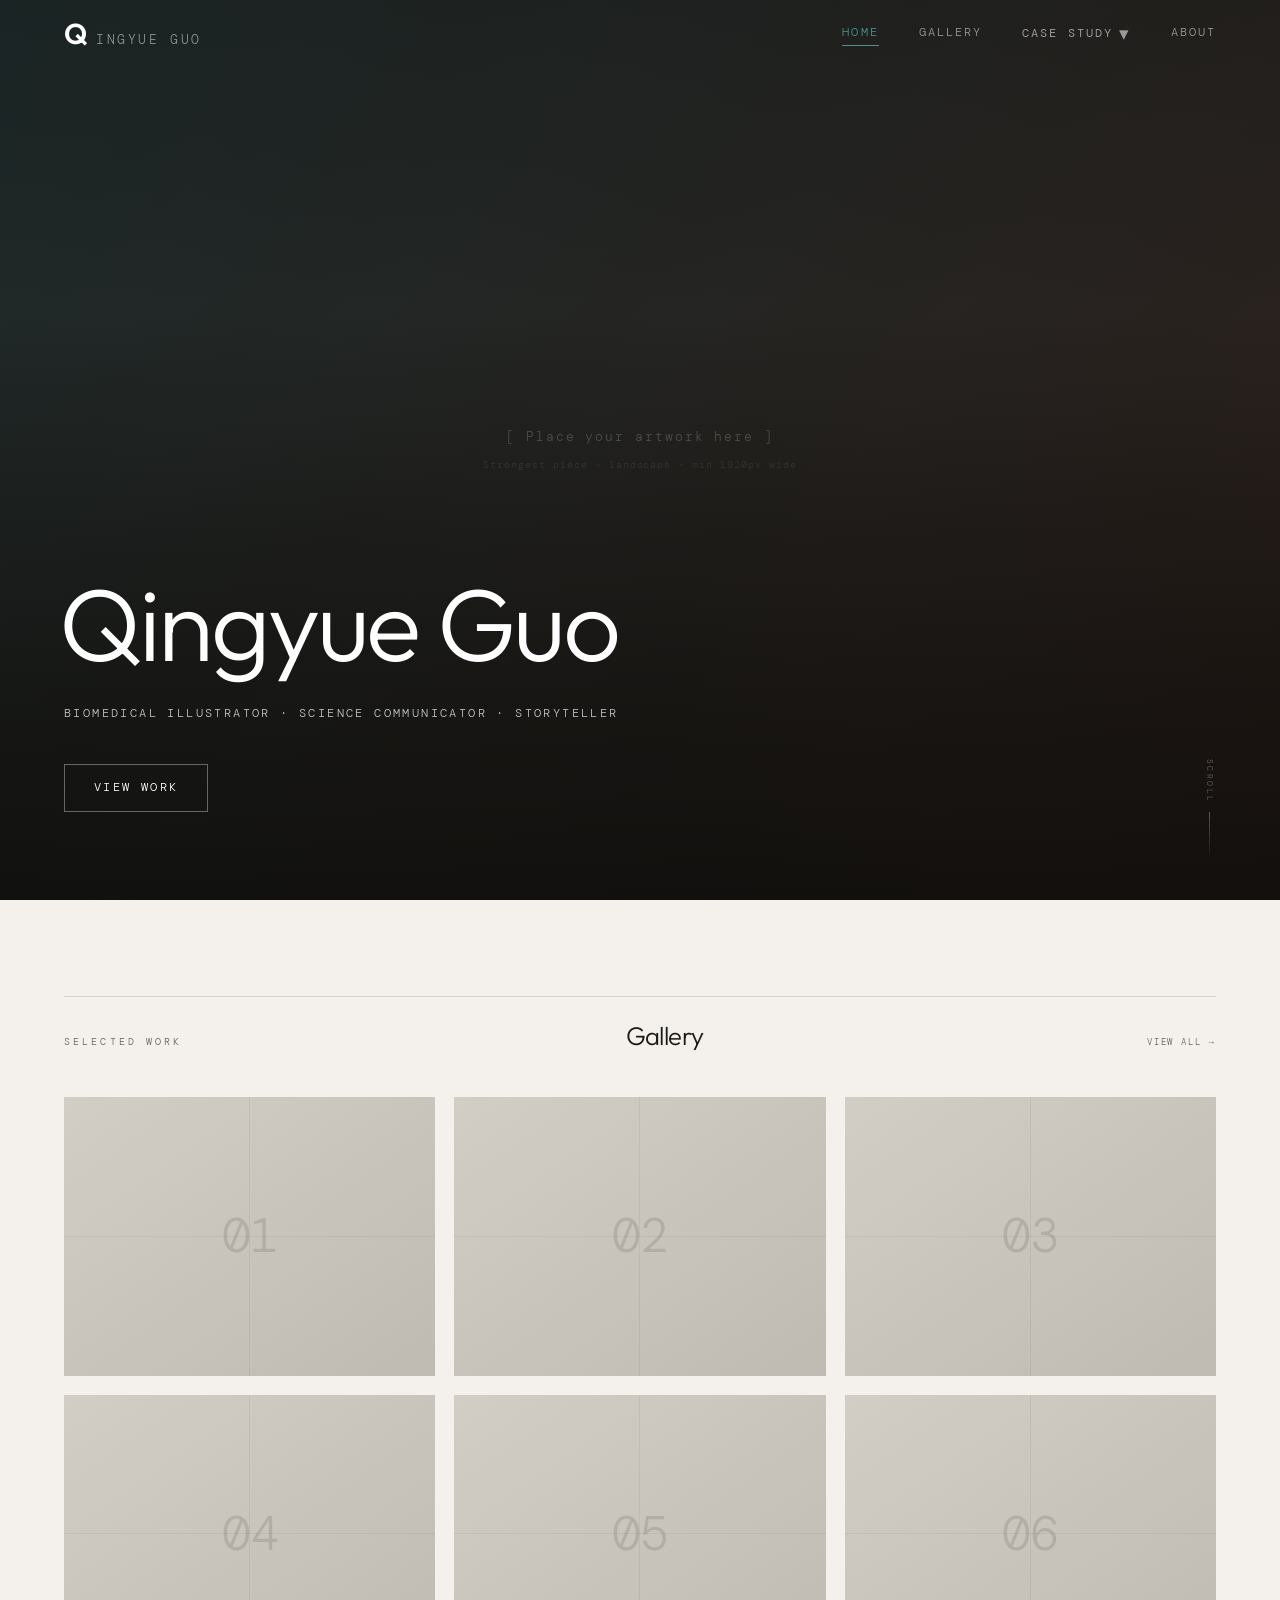
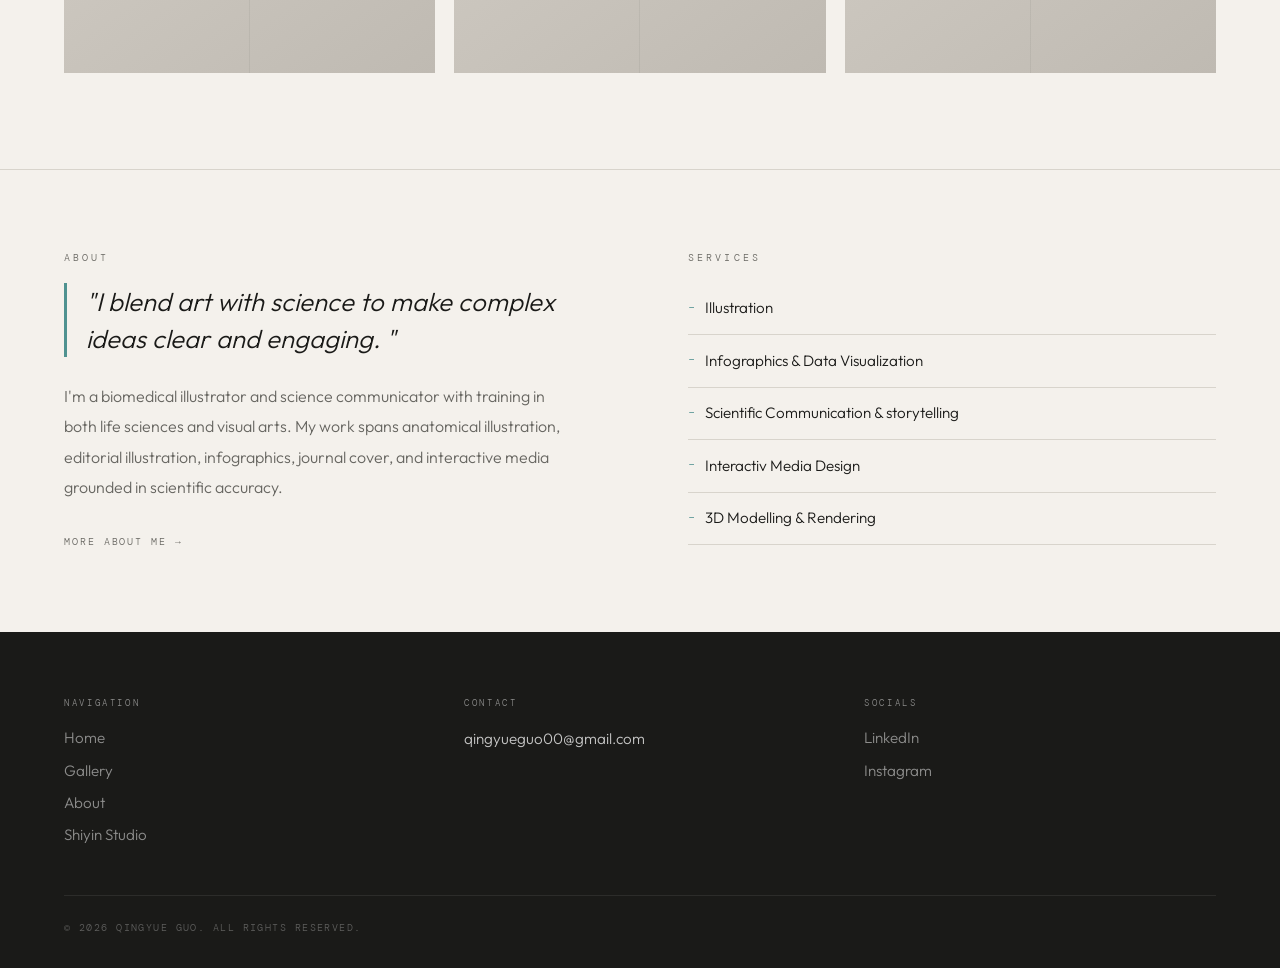
==== index.html @ 1dd17741 "Initial push website frame" ====
<!DOCTYPE html>
<html lang="en">

<head>
  <meta charset="UTF-8" />
  <meta name="viewport" content="width=device-width, initial-scale=1.0" />
  <title>Qingyue</title>
  <link rel="preconnect" href="https://fonts.googleapis.com">
  <link rel="preconnect" href="https://fonts.gstatic.com" crossorigin>
  <link
    href="https://fonts.googleapis.com/css2?family=Outfit:wght@200;300;400;500;600&family=DM+Mono:wght@300;400&display=swap"
    rel="stylesheet">
  <link rel="stylesheet" href="style.css">
</head>

<body>

  <!-- ══ HEADER ══ -->
  <header id="site-header">
    <div class="nav-logo">
      <a href="index.html">Q</a>
      <span class="nav-name">ingyue Guo</span>
    </div>
    <nav class="nav-links">
      <a href="index.html" class="nav-item active">Home</a>
      <a href="pages/gallery.html" class="nav-item">Gallery</a>
      <div class="nav-dropdown">
        <button class="nav-item dropdown-trigger" aria-expanded="false">
          Case Study <span class="dropdown-arrow">▾</span>
        </button>
        <div class="dropdown-menu">
          <a href="process.html" class="dropdown-item">Comic</a>
          <a href="pages/gallery.html" class="dropdown-item">Infographic</a>
          <a href="process.html" class="dropdown-item">Portrait</a>
          <a href="process.html" class="dropdown-item">Journal Cover</a>
        </div>
      </div>
      <a href="pages/about.html" class="nav-item">About</a>
    </nav>
    <button class="nav-toggle" aria-label="Toggle menu">
      <span></span><span></span>
    </button>
  </header>

  <!-- ══ HERO ══ -->
  <section class="hero">
    <div class="hero-image-container">
      <!--
        TO ADD YOUR IMAGE: Replace the div below with:
        <img src="images/your-artwork.jpg" alt="description">
      -->
      <div class="hero-image-placeholder">
        <p class="placeholder-hint">[ Place your artwork here ]</p>
        <p class="placeholder-sub">Strongest piece · landscape · min 1920px wide</p>
      </div>
      <div class="hero-overlay"></div>
    </div>
    <div class="hero-content">
      <h1 class="hero-title">Qingyue Guo</h1>
      <p class="hero-sub">Biomedical Illustrator · Science Communicator · Storyteller</p>
      <a href="pages/gallery.html" class="hero-cta">View Work</a>
    </div>
    <div class="hero-scroll-hint">
      <span>Scroll</span>
      <div class="scroll-line"></div>
    </div>
  </section>

  <!-- ══ GALLERY PREVIEW ══ -->
  <section class="section-gallery" id="gallery">
    <div class="section-header reveal">
      <div class="section-label">Selected Work</div>
      <h2 class="section-title">Gallery</h2>
      <a href="pages/gallery.html" class="section-link">View all →</a>
    </div>

    <div class="gallery-grid">

      <article class="gallery-card reveal">
        <div class="card-image">
          <div class="card-placeholder" data-n="01"></div>
          <!-- Replace with: <img src="images/hepatic-veins.jpg" alt="Drainage of Blood from Hepatic Veins"> -->
        </div>
        <div class="card-overlay">
          <span class="card-type">Illustration</span>
          <h3 class="card-title">Drainage of Blood from Hepatic Veins</h3>
          <a href="process-hepatic.html" class="card-link">View case study →</a>
        </div>
      </article>

      <article class="gallery-card reveal">
        <div class="card-image">
          <div class="card-placeholder" data-n="02"></div>
          <!-- <img src="images/bloodstain.jpg" alt="Bloodstain Pattern Analysis"> -->
        </div>
        <div class="card-overlay">
          <span class="card-type">Infographic</span>
          <h3 class="card-title">Bloodstain Pattern Analysis</h3>
          <a href="process-blood.html" class="card-link">View case study →</a>
        </div>
      </article>

      <article class="gallery-card reveal">
        <div class="card-image">
          <div class="card-placeholder" data-n="03"></div>
          <!-- <img src="images/synthesis.jpg" alt="Accelerated Synthesis"> -->
        </div>
        <div class="card-overlay">
          <span class="card-type">3D Modelling</span>
          <h3 class="card-title">Accelerated Synthesis</h3>
          <a href="process-synthesis.html" class="card-link">View case study →</a>
        </div>
      </article>

      <article class="gallery-card reveal">
        <div class="card-image">
          <div class="card-placeholder" data-n="04"></div>
          <!-- <img src="images/facial-muscles.jpg" alt="Muscles of Facial Expression"> -->
        </div>
        <div class="card-overlay">
          <span class="card-type">Illustration</span>
          <h3 class="card-title">Muscles of Facial Expression</h3>
          <a href="pages/gallery.html" class="card-link">View work →</a>
        </div>
      </article>

      <article class="gallery-card reveal">
        <div class="card-image">
          <div class="card-placeholder" data-n="05"></div>
          <!-- <img src="images/measles.jpg" alt="Tracking Measles"> -->
        </div>
        <div class="card-overlay">
          <span class="card-type">Data Visualization</span>
          <h3 class="card-title">Tracking Measles</h3>
          <a href="pages/gallery.html" class="card-link">View work →</a>
        </div>
      </article>

      <article class="gallery-card reveal">
        <div class="card-image">
          <div class="card-placeholder" data-n="06"></div>
          <!-- <img src="images/skull.jpg" alt="Lateral View of Human Skull"> -->
        </div>
        <div class="card-overlay">
          <span class="card-type">Illustration</span>
          <h3 class="card-title">Lateral View of Human Skull</h3>
          <a href="pages/gallery.html" class="card-link">View work →</a>
        </div>
      </article>

    </div>
  </section>

  <!-- ══ ABOUT STRIP ══ -->
  <section class="section-about">
    <div class="about-inner reveal">
      <div class="about-text">
        <div class="section-label">About</div>
        <p class="about-quote">"I blend art with science to make complex ideas clear and engaging. "</p>
        <p class="about-body">
          I'm a biomedical illustrator and science communicator with training in both life sciences and visual arts. My
          work spans anatomical illustration, editorial illustration, infographics, journal cover, and
          interactive media grounded in scientific accuracy.
        </p>
        <a href="about.html" class="text-link">More about me →</a>
      </div>
      <div class="about-services">
        <div class="section-label">Services</div>
        <ul class="services-list">
          <li>Illustration</li>
          <li>Infographics &amp; Data Visualization</li>
          <li>Scientific Communication &amp; storytelling</li>
          <li>Interactiv Media Design</li>
          <li>3D Modelling &amp; Rendering</li>
        </ul>
      </div>
    </div>
  </section>

  <!-- ══ FOOTER ══ -->
  <footer class="site-footer">
    <div class="footer-inner">
      <div class="footer-col">
        <div class="footer-label">Navigation</div>
        <nav class="footer-nav">
          <a href="index.html">Home</a>
          <a href="pages/gallery.html">Gallery</a>
          <a href="pages/about.html">About</a>
          <a href="about.html">Shiyin Studio</a>
        </nav>
      </div>
      <div class="footer-col">
        <div class="footer-label">Contact</div>
        <a href="mailto:qingyueguo00@gmail.com" class="footer-email">qingyueguo00@gmail.com</a>
      </div>
      <div class="footer-col">
        <div class="footer-label">Socials</div>
        <div class="footer-socials">
          <a href="https:www.linkedin.com/in/qingyue-guo" target="_blank">LinkedIn</a>
          <a href="https://www.instagram.com/qiy_o_0/" target="_blank">Instagram</a>
        </div>
      </div>
    </div>
    <div class="footer-bottom">
      <span>© 2026 Qingyue Guo. All Rights Reserved.</span>
    </div>
  </footer>

  <script src="script.js"></script>
</body>

</html>
---- style.css ----
/* ═══════════════════════════════════════════
   QINGYUE GUO — PORTFOLIO
   Font:   Outfit (sans-serif) + DM Mono
   Accent: #4f9290 (teal)
═══════════════════════════════════════════ */

/* ── RESET ── */
*,
*::before,
*::after {
  margin: 0;
  padding: 0;
  box-sizing: border-box;
}

:root {
  --paper: #F4F1EC;
  --ink: #1A1A18;
  --ink-mid: #666560;
  --ink-faint: #D8D4CC;
  --accent: #4f9290;
  --accent-dim: rgba(79, 146, 144, 0.15);

  --font-body: 'Outfit', system-ui, sans-serif;
  --font-mono: 'DM Mono', 'Courier New', monospace;

  --header-h: 68px;
  --ease: cubic-bezier(0.25, 0.46, 0.45, 0.94);
}

html {
  scroll-behavior: smooth;
}

body {
  background: var(--paper);
  color: var(--ink);
  font-family: var(--font-body);
  font-weight: 300;
  line-height: 1.6;
  overflow-x: hidden;
}

a {
  color: inherit;
  text-decoration: none;
}

img {
  display: block;
  width: 100%;
  height: 100%;
  object-fit: cover;
}

/* ──────────────────────────────────────────
   HEADER / NAV
────────────────────────────────────────── */
#site-header {
  position: fixed;
  top: 0;
  left: 0;
  right: 0;
  z-index: 100;
  height: var(--header-h);
  display: flex;
  align-items: center;
  justify-content: space-between;
  padding: 0 4rem;
  transition: background 0.45s var(--ease), backdrop-filter 0.45s var(--ease), border-color 0.45s;
  border-bottom: 1px solid transparent;
}

#site-header.scrolled {
  background: rgba(244, 241, 236, 0.9);
  backdrop-filter: blur(14px);
  -webkit-backdrop-filter: blur(14px);
  border-bottom-color: var(--ink-faint);
}

/* Logo */
.nav-logo {
  display: flex;
  align-items: baseline;
  gap: 0.55rem;
}

.nav-logo a {
  font-family: var(--font-body);
  font-size: 1.8rem;
  font-weight: 600;
  letter-spacing: -0.02em;
  color: #fff;
  transition: color 0.4s;
}

#site-header.scrolled .nav-logo a {
  color: var(--ink);
}

.nav-name {
  font-family: var(--font-mono);
  font-size: 0.8rem;
  letter-spacing: 0.2em;
  text-transform: uppercase;
  color: rgba(255, 255, 255, 0.5);
  transition: color 0.4s;
}

#site-header.scrolled .nav-name {
  color: var(--ink-mid);
}

/* Nav links */
.nav-links {
  display: flex;
  align-items: center;
  gap: 2.5rem;
}

/* ── 3 NAV STATES ── */

/* Default: visible but subdued */
.nav-item {
  font-family: var(--font-mono);
  font-size: 0.72rem;
  letter-spacing: 0.18em;
  text-transform: uppercase;
  color: rgba(255, 255, 255, 0.55);
  background: none;
  border: none;
  cursor: pointer;
  padding: 0;
  display: flex;
  align-items: center;
  gap: 0.35rem;
  position: relative;
  transition: color 0.25s;
}

/* Hover: white + underline in accent color */
.nav-item:hover {
  color: #fff;
}

.nav-item::after {
  content: '';
  position: absolute;
  bottom: -3px;
  left: 0;
  right: 0;
  height: 1px;
  background: var(--accent);
  transform: scaleX(0);
  transform-origin: left;
  transition: transform 0.25s var(--ease);
}

.nav-item:hover::after {
  transform: scaleX(1);
}

/* Active (current page): accent color + permanent underline */
.nav-item.active {
  color: var(--accent);
}

.nav-item.active::after {
  transform: scaleX(1);
}

/* -- Scrolled versions of the 3 states -- */
#site-header.scrolled .nav-item {
  color: var(--ink-mid);
}

#site-header.scrolled .nav-item:hover {
  color: var(--ink);
}

#site-header.scrolled .nav-item.active {
  color: var(--accent);
}

/* Dropdown arrow */
.dropdown-arrow {
  font-size: 1.2rem;
  transition: transform 0.3s var(--ease);
  display: inline-block;
}

.nav-dropdown.open .dropdown-arrow {
  transform: rotate(180deg);
}

/* Dropdown menu */
.nav-dropdown {
  position: relative;
}

.dropdown-menu {
  position: absolute;
  top: calc(100% + 14px);
  right: 0;
  min-width: 150px;
  background: var(--paper);
  border: 1px solid var(--ink-faint);
  padding: 0.4rem 0;
  opacity: 0;
  pointer-events: none;
  transform: translateY(-6px);
  transition: opacity 0.2s var(--ease), transform 0.2s var(--ease);
}

.nav-dropdown.open .dropdown-menu {
  opacity: 1;
  pointer-events: all;
  transform: translateY(0);
}

.dropdown-item {
  display: block;
  padding: 0.65rem 1.2rem;
  font-family: var(--font-mono);
  font-size: 0.65rem;
  letter-spacing: 0.15em;
  text-transform: uppercase;
  color: var(--ink-mid);
  transition: color 0.2s, padding-left 0.2s;
}

.dropdown-item:hover {
  color: var(--accent);
  padding-left: 1.5rem;
}

/* Mobile toggle */
.nav-toggle {
  display: none;
  flex-direction: column;
  gap: 5px;
  background: none;
  border: none;
  cursor: pointer;
  padding: 4px;
}

.nav-toggle span {
  display: block;
  width: 22px;
  height: 1px;
  background: #fff;
  transition: background 0.4s, transform 0.3s;
}

#site-header.scrolled .nav-toggle span {
  background: var(--ink);
}

/* ──────────────────────────────────────────
   HERO
────────────────────────────────────────── */
.hero {
  position: relative;
  width: 100%;
  height: 100vh;
  min-height: 600px;
  display: flex;
  align-items: flex-end;
  overflow: hidden;
}

.hero-image-container {
  position: absolute;
  inset: 0;
  z-index: 0;
}

/* Placeholder until you add your image */
.hero-image-placeholder {
  width: 100%;
  height: 100%;
  background: linear-gradient(135deg, #1e2a2a 0%, #2d1f1a 100%);
  display: flex;
  flex-direction: column;
  align-items: center;
  justify-content: center;
  gap: 0.6rem;
}

.placeholder-hint {
  font-family: var(--font-mono);
  font-size: 0.8rem;
  letter-spacing: 0.15em;
  color: rgba(255, 255, 255, 0.25);
}

.placeholder-sub {
  font-family: var(--font-mono);
  font-size: 0.6rem;
  letter-spacing: 0.1em;
  color: rgba(255, 255, 255, 0.12);
}

/* Real image fills the container */
.hero-image-container img {
  width: 100%;
  height: 100%;
  object-fit: cover;
  object-position: center;
}

/* Gradient: lets top nav show, darkens bottom for text legibility */
.hero-overlay {
  position: absolute;
  inset: 0;
  background: linear-gradient(to bottom,
      rgba(10, 10, 8, 0.2) 0%,
      rgba(10, 10, 8, 0.0) 35%,
      rgba(10, 10, 8, 0.45) 70%,
      rgba(10, 10, 8, 0.75) 100%);
}

.hero-content {
  position: relative;
  z-index: 2;
  padding: 0 4rem 5.5rem;
  opacity: 0;
  animation: fadeUp 0.9s 0.25s var(--ease) forwards;
}

@keyframes fadeUp {
  from {
    opacity: 0;
    transform: translateY(18px);
  }

  to {
    opacity: 1;
    transform: translateY(0);
  }
}

.hero-title {
  font-family: var(--font-body);
  font-size: clamp(3.5rem, 8vw, 7.5rem);
  font-weight: 300;
  line-height: 1;
  margin-left: -0.05em;
  letter-spacing: -0.03em;
  color: #fff;
  margin-bottom: 1.8rem;
}

.hero-sub {
  font-family: var(--font-mono);
  font-size: 0.75rem;
  letter-spacing: 0.2em;
  text-transform: uppercase;
  color: rgba(255, 255, 255, 0.75);
  margin-bottom: 2.5rem;
}

.hero-cta {
  display: inline-flex;
  align-items: center;
  gap: 0.8rem;
  font-family: var(--font-mono);
  font-size: 0.75rem;
  letter-spacing: 0.2em;
  text-transform: uppercase;
  color: #fff;
  border: 1px solid rgba(255, 255, 255, 0.35);
  padding: 0.85rem 1.8rem;
  transition: background 0.3s, border-color 0.3s, color 0.3s;
}

.hero-cta:hover {
  background: var(--accent);
  border-color: var(--accent);
  color: #fff;
}

/* Scroll hint */
.hero-scroll-hint {
  position: absolute;
  bottom: 2.5rem;
  right: 4rem;
  z-index: 2;
  display: flex;
  flex-direction: column;
  align-items: center;
  gap: 0.5rem;
  opacity: 0;
  animation: fadeUp 0.9s 0.8s var(--ease) forwards;
}

.hero-scroll-hint span {
  font-family: var(--font-mono);
  font-size: 0.52rem;
  letter-spacing: 0.3em;
  text-transform: uppercase;
  color: rgba(255, 255, 255, 0.35);
  writing-mode: vertical-rl;
}

.scroll-line {
  width: 1px;
  height: 48px;
  background: linear-gradient(to bottom, rgba(255, 255, 255, 0.3), transparent);
  animation: scrollPulse 2s 1.2s ease-in-out infinite;
}

@keyframes scrollPulse {

  0%,
  100% {
    opacity: 0.4;
    transform: scaleY(1);
  }

  50% {
    opacity: 1;
    transform: scaleY(0.65);
  }
}

/* ──────────────────────────────────────────
   GALLERY SECTION
────────────────────────────────────────── */
.section-gallery {
  padding: 6rem 4rem;
}

.section-header {
  display: flex;
  align-items: baseline;
  justify-content: space-between;
  padding-top: 1.2rem;
  border-top: 1px solid var(--ink-faint);
  margin-bottom: 2.5rem;
}

.section-label {
  font-family: var(--font-mono);
  font-size: 0.65rem;
  letter-spacing: 0.3em;
  text-transform: uppercase;
  color: var(--ink-mid);
}

.section-title {
  font-size: 1.6rem;
  font-weight: 300;
  letter-spacing: -0.02em;
}

.section-link {
  font-family: var(--font-mono);
  font-size: 0.58rem;
  letter-spacing: 0.2em;
  text-transform: uppercase;
  color: var(--ink-mid);
  transition: color 0.2s;
}

.section-link:hover {
  color: var(--accent);
}

/* ── GALLERY GRID — 3 / 2 / 1 columns ── */
.gallery-grid {
  display: grid;
  grid-template-columns: repeat(3, 1fr);
  gap: 1.2rem;
}

/* All cards uniform square-ish */
.gallery-card {
  position: relative;
  overflow: hidden;
  aspect-ratio: 4 / 3;
  cursor: pointer;
  background: #c8c3bb;
}

/* ── PLACEHOLDER ── */
.card-placeholder {
  width: 100%;
  height: 100%;
  background: linear-gradient(145deg, #d2cdc5 0%, #bfbab2 100%);
  display: flex;
  flex-direction: column;
  align-items: center;
  justify-content: center;
  gap: 0.8rem;
  position: relative;
}

/* Number badge via ::before */
.card-placeholder::before {
  content: attr(data-n);
  font-family: var(--font-mono);
  font-size: 3rem;
  font-weight: 300;
  color: rgba(26, 26, 24, 0.12);
  letter-spacing: -0.02em;
  line-height: 1;
}

/* Thin cross-hair lines for visual interest */
.card-placeholder::after {
  content: '';
  position: absolute;
  inset: 0;
  background:
    linear-gradient(to right, transparent calc(50% - 0.5px), rgba(26, 26, 24, 0.06) calc(50% - 0.5px), rgba(26, 26, 24, 0.06) calc(50% + 0.5px), transparent calc(50% + 0.5px)),
    linear-gradient(to bottom, transparent calc(50% - 0.5px), rgba(26, 26, 24, 0.06) calc(50% - 0.5px), rgba(26, 26, 24, 0.06) calc(50% + 0.5px), transparent calc(50% + 0.5px));
}

/* Image inside card — fills card & scales on hover */
.card-image {
  width: 100%;
  height: 100%;
  overflow: hidden;
}

.card-image img {
  width: 100%;
  height: 100%;
  object-fit: cover;
  transform: scale(1.04);
  transition: transform 0.65s var(--ease);
}

.gallery-card:hover .card-image img {
  transform: scale(1);
}

/* ── CARD OVERLAY — slides up on hover ── */
.card-overlay {
  position: absolute;
  inset: 0;
  display: flex;
  flex-direction: column;
  justify-content: flex-end;
  padding: 1.4rem 1.2rem;
  background: linear-gradient(to top, rgba(10, 10, 8, 0.78) 0%, rgba(10, 10, 8, 0.0) 55%);
  opacity: 0;
  transition: opacity 0.32s var(--ease);
}

.gallery-card:hover .card-overlay {
  opacity: 1;
}

/* Left accent bar that slides in */
.card-overlay::before {
  content: '';
  position: absolute;
  left: 0;
  top: 30%;
  bottom: 0;
  width: 3px;
  background: var(--accent);
  transform: scaleY(0);
  transform-origin: bottom;
  transition: transform 0.35s 0.05s var(--ease);
}

.gallery-card:hover .card-overlay::before {
  transform: scaleY(1);
}

.card-type {
  font-family: var(--font-mono);
  font-size: 0.62rem;
  letter-spacing: 0.25em;
  text-transform: uppercase;
  color: var(--accent);
  display: block;
  margin-bottom: 0.4rem;
  transform: translateY(6px);
  transition: transform 0.3s var(--ease);
}

.gallery-card:hover .card-type {
  transform: translateY(0);
}

.card-title {
  font-size: 1.15rem;
  font-weight: 400;
  line-height: 1.35;
  color: #fff;
  transform: translateY(6px);
  transition: transform 0.3s 0.04s var(--ease);
  margin-bottom: 0.7rem;
}

.gallery-card:hover .card-title {
  transform: translateY(0);
}

.card-link {
  font-family: var(--font-mono);
  font-size: 0.55rem;
  letter-spacing: 0.18em;
  text-transform: uppercase;
  color: rgba(255, 255, 255, 0.6);
  opacity: 0;
  transition: opacity 0.25s 0.08s var(--ease), color 0.2s;
  align-self: flex-start;
}

.gallery-card:hover .card-link {
  opacity: 1;
}

.card-link:hover {
  color: var(--accent);
}

/* ──────────────────────────────────────────
   ABOUT SECTION
────────────────────────────────────────── */
.section-about {
  padding: 5rem 4rem;
  border-top: 1px solid var(--ink-faint);
}

.about-inner {
  display: grid;
  grid-template-columns: 1fr 1fr;
  gap: 6rem;
  align-items: start;
}

.about-quote {
  font-size: clamp(1.25rem, 2vw, 1.8rem);
  font-weight: 300;
  font-style: italic;
  line-height: 1.45;
  color: var(--ink);
  margin: 1rem 0 1.5rem;
  border-left: 3px solid var(--accent);
  padding-left: 1.2rem;
}

.about-body {
  font-size: 1rem;
  font-weight: 300;
  line-height: 1.9;
  color: var(--ink-mid);
  margin-bottom: 1.5rem;
  max-width: 46ch;
}

.text-link {
  font-family: var(--font-mono);
  font-size: 0.6rem;
  letter-spacing: 0.2em;
  text-transform: uppercase;
  color: var(--ink-mid);
  display: inline-flex;
  align-items: center;
  gap: 0.5rem;
  transition: color 0.2s, gap 0.2s;
}

.text-link:hover {
  color: var(--accent);
  gap: 0.9rem;
}

.services-list {
  list-style: none;
  margin-top: 1rem;
}

.services-list li {
  font-size: 0.95rem;
  font-weight: 300;
  padding: 0.85rem 0;
  border-bottom: 1px solid var(--ink-faint);
  color: var(--ink);
  display: flex;
  align-items: center;
  gap: 0.6rem;
  transition: color 0.2s, padding-left 0.2s;
  cursor: default;
}

.services-list li::before {
  content: '–';
  color: var(--accent);
  font-family: var(--font-mono);
  font-size: 0.75rem;
}

.services-list li:hover {
  color: var(--accent);
  padding-left: 0.4rem;
}

/* ──────────────────────────────────────────
   FOOTER
────────────────────────────────────────── */
.site-footer {
  background: var(--ink);
  color: var(--paper);
  padding: 4rem 4rem 2rem;
}

.footer-inner {
  display: grid;
  grid-template-columns: repeat(3, 1fr);
  gap: 3rem;
  padding-bottom: 3rem;
  border-bottom: 1px solid rgba(255, 255, 255, 0.08);
}

.footer-label {
  font-family: var(--font-mono);
  font-size: 0.55rem;
  letter-spacing: 0.3em;
  text-transform: uppercase;
  color: rgba(255, 255, 255, 0.5);
  margin-bottom: 1rem;
}

.footer-email {
  font-size: 0.95rem;
  font-weight: 300;
  color: rgba(255, 255, 255, 0.75);
  transition: color 0.2s;
}

.footer-email:hover {
  color: var(--accent);
}

.footer-nav,
.footer-socials {
  display: flex;
  flex-direction: column;
  gap: 0.5rem;
}

.footer-nav a,
.footer-socials a {
  font-size: 0.95rem;
  font-weight: 300;
  color: rgba(255, 255, 255, 0.5);
  transition: color 0.2s;
}

.footer-nav a:hover,
.footer-socials a:hover {
  color: var(--accent);
}

.footer-bottom {
  padding-top: 1.5rem;
  font-family: var(--font-mono);
  font-size: 0.6rem;
  letter-spacing: 0.15em;
  text-transform: uppercase;
  color: rgba(255, 255, 255, 0.3);
}

/* ──────────────────────────────────────────
   SCROLL REVEAL UTILITY
────────────────────────────────────────── */
.reveal {
  opacity: 0;
  transform: translateY(22px);
  transition: opacity 0.7s var(--ease), transform 0.7s var(--ease);
}

.reveal.visible {
  opacity: 1;
  transform: translateY(0);
}

/* ──────────────────────────────────────────
   RESPONSIVE
────────────────────────────────────────── */

/* Tablet: 2 columns */
@media (max-width: 1024px) {
  #site-header {
    padding: 0 2rem;
  }

  .hero-content {
    padding: 0 2rem 4rem;
  }

  .hero-scroll-hint {
    right: 2rem;
  }

  .section-gallery {
    padding: 5rem 2rem;
  }

  .gallery-grid {
    grid-template-columns: repeat(2, 1fr);
  }

  .section-about {
    padding: 4rem 2rem;
  }

  .about-inner {
    grid-template-columns: 1fr;
    gap: 3rem;
  }

  .site-footer {
    padding: 3rem 2rem 2rem;
  }

  .footer-inner {
    grid-template-columns: 1fr 1fr;
  }
}

/* Mobile: 1 column */
@media (max-width: 640px) {
  .nav-links {
    display: none;
  }

  .nav-toggle {
    display: flex;
  }

  /* Mobile nav open */
  .nav-links.open {
    display: flex;
    flex-direction: column;
    position: fixed;
    inset: 0;
    top: var(--header-h);
    background: var(--paper);
    padding: 3rem 2rem;
    gap: 1.8rem;
    z-index: 99;
  }

  .nav-links.open .nav-item {
    font-size: 1.6rem;
    font-weight: 300;
    font-family: var(--font-body);
    color: var(--ink);
    letter-spacing: -0.01em;
    text-transform: none;
  }

  .nav-links.open .nav-item::after {
    display: none;
  }

  .nav-links.open .nav-item.active {
    color: var(--accent);
  }

  .hero-title {
    font-size: clamp(3rem, 13vw, 5rem);
  }

  .gallery-grid {
    grid-template-columns: 1fr;
  }

  .gallery-card {
    aspect-ratio: 4/3;
  }

  .section-header {
    flex-wrap: wrap;
    gap: 0.5rem;
  }

  .footer-inner {
    grid-template-columns: 1fr;
  }
}
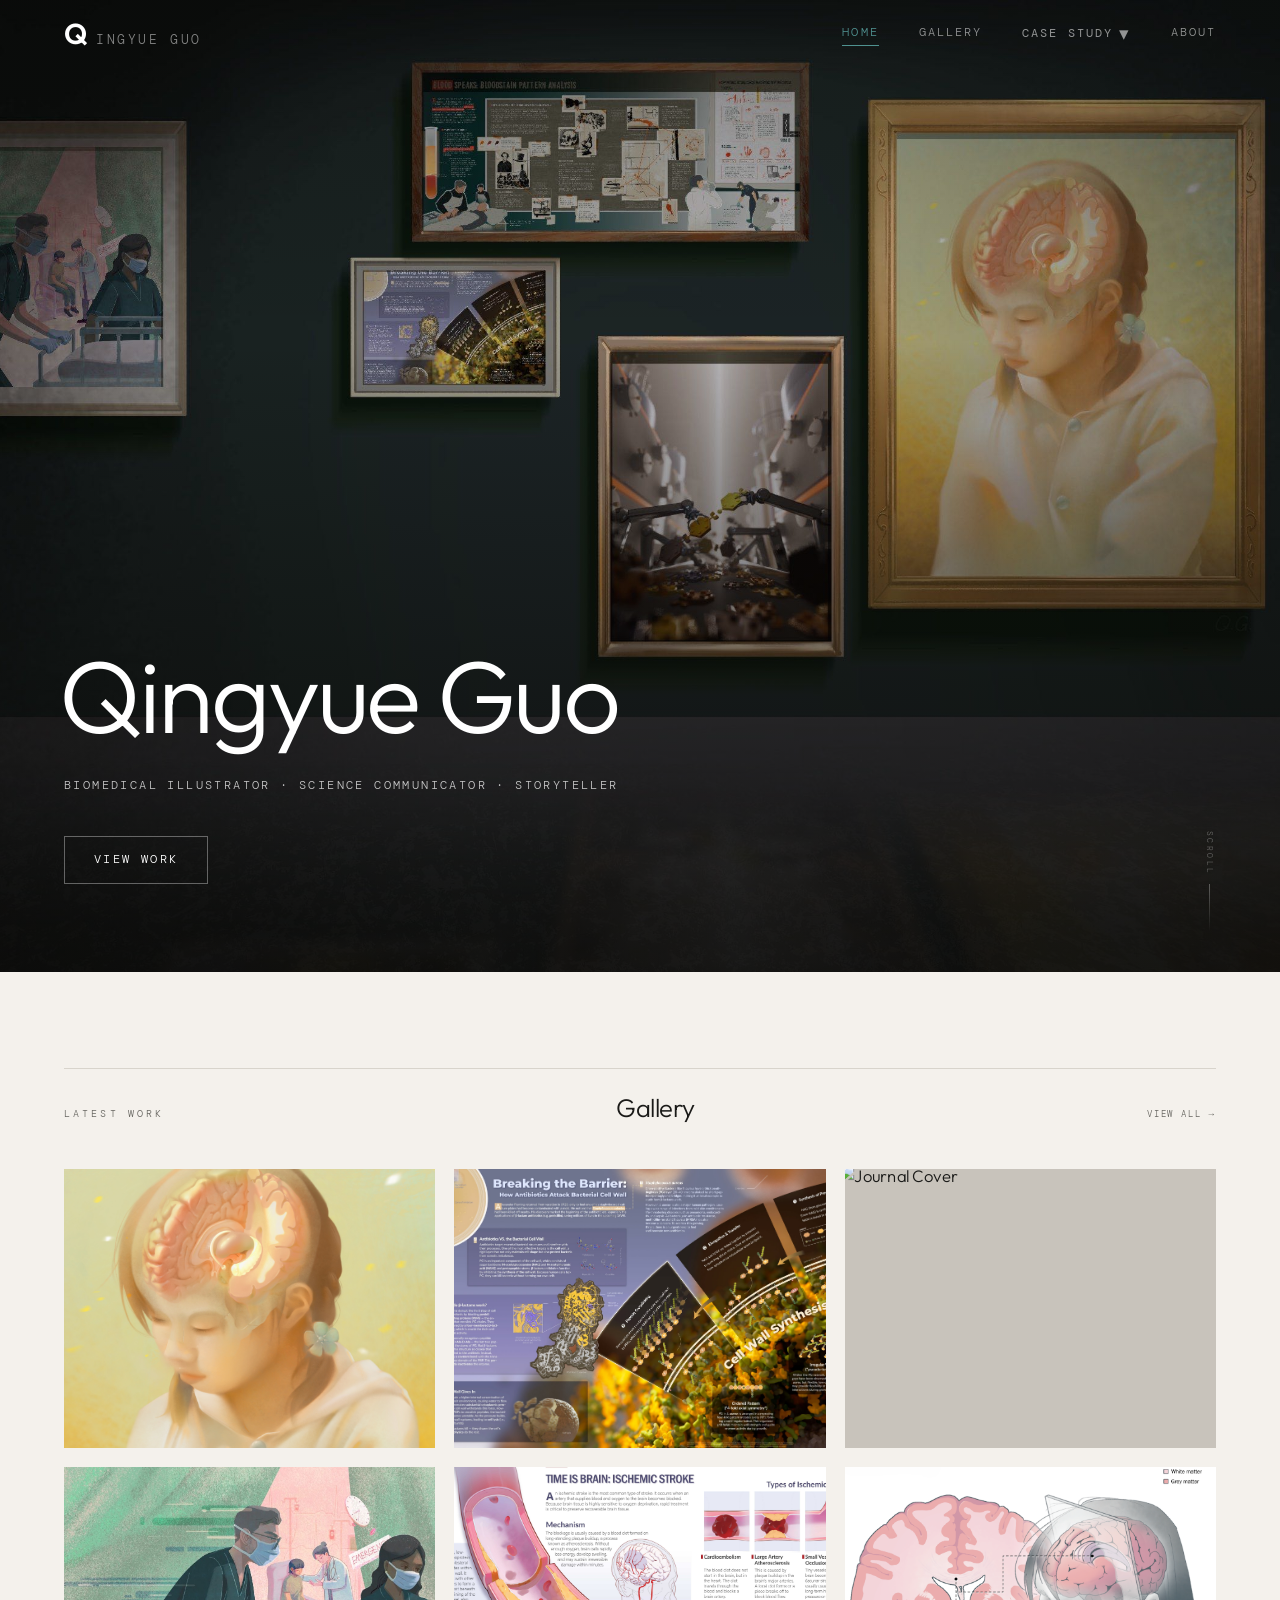
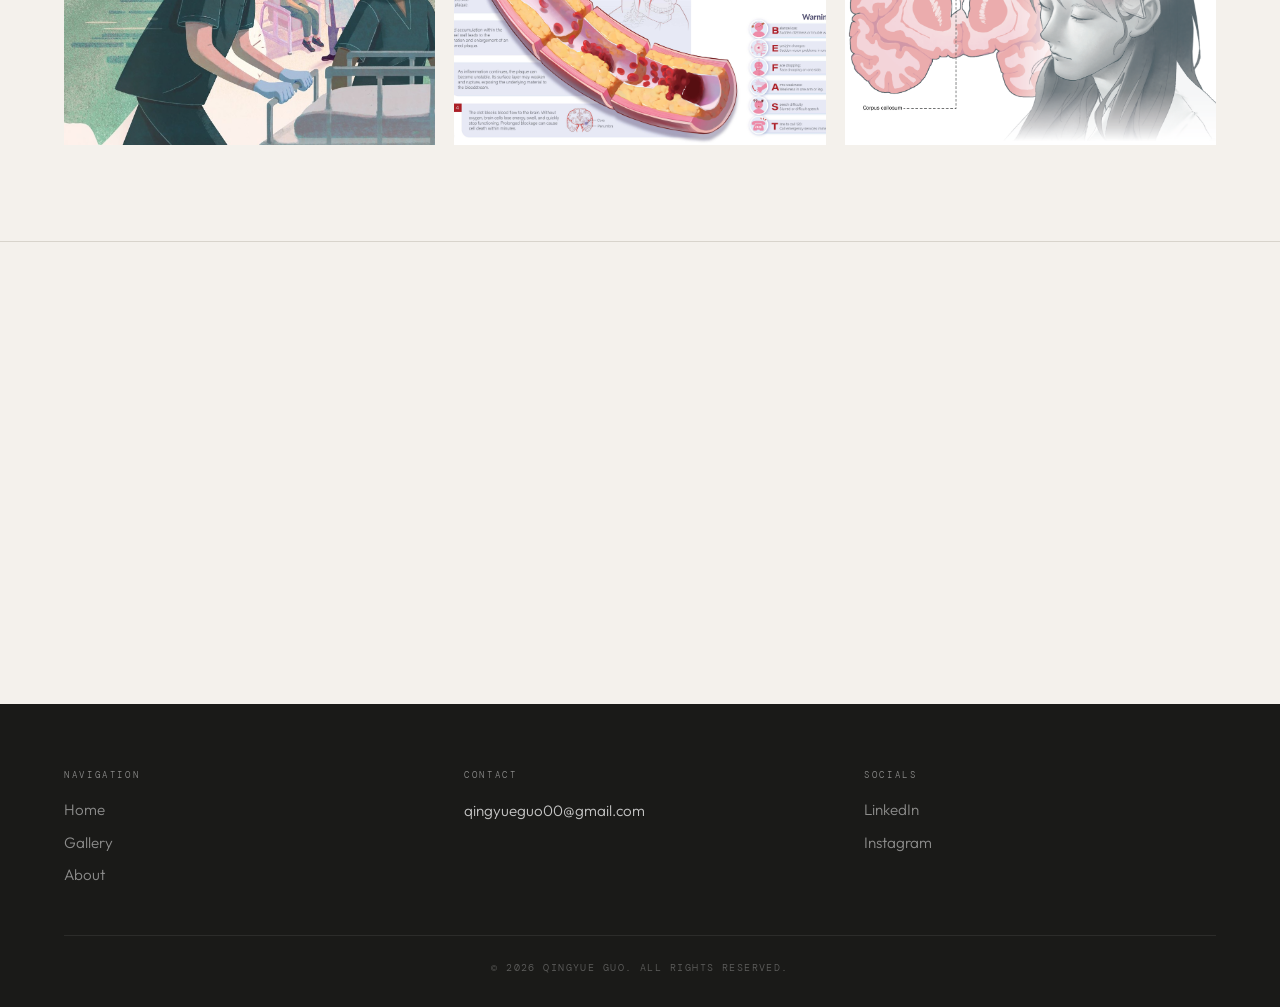
==== commit 3eea5ace: "0301 Updates - Updated Home page - Updated About page - Added images - Minor edits" ====
--- a/index.html
+++ b/index.html
@@ -29,7 +29,6 @@
           Case Study <span class="dropdown-arrow">▾</span>
         </button>
         <div class="dropdown-menu">
-          <a href="process.html" class="dropdown-item">Comic</a>
           <a href="pages/gallery.html" class="dropdown-item">Infographic</a>
           <a href="process.html" class="dropdown-item">Portrait</a>
           <a href="process.html" class="dropdown-item">Journal Cover</a>
@@ -49,10 +48,7 @@
         TO ADD YOUR IMAGE: Replace the div below with:
         <img src="images/your-artwork.jpg" alt="description">
       -->
-      <div class="hero-image-placeholder">
-        <p class="placeholder-hint">[ Place your artwork here ]</p>
-        <p class="placeholder-sub">Strongest piece · landscape · min 1920px wide</p>
-      </div>
+      <img src="images/hero.jpg" alt="Hero Image">
       <div class="hero-overlay"></div>
     </div>
     <div class="hero-content">
@@ -69,7 +65,7 @@
   <!-- ══ GALLERY PREVIEW ══ -->
   <section class="section-gallery" id="gallery">
     <div class="section-header reveal">
-      <div class="section-label">Selected Work</div>
+      <div class="section-label">Latest Work</div>
       <h2 class="section-title">Gallery</h2>
       <a href="pages/gallery.html" class="section-link">View all →</a>
     </div>
@@ -78,75 +74,83 @@
 
       <article class="gallery-card reveal">
         <div class="card-image">
-          <div class="card-placeholder" data-n="01"></div>
-          <!-- Replace with: <img src="images/hepatic-veins.jpg" alt="Drainage of Blood from Hepatic Veins"> -->
+          <img src="images/Portrait/portrait_card.png" alt="Portrait with brain in situ">
         </div>
         <div class="card-overlay">
           <span class="card-type">Illustration</span>
-          <h3 class="card-title">Drainage of Blood from Hepatic Veins</h3>
+          <h3 class="card-title">Portrait with brain <i>in situ</i></h3>
           <a href="process-hepatic.html" class="card-link">View case study →</a>
         </div>
       </article>
 
       <article class="gallery-card reveal">
         <div class="card-image">
-          <div class="card-placeholder" data-n="02"></div>
-          <!-- <img src="images/bloodstain.jpg" alt="Bloodstain Pattern Analysis"> -->
+          <img src="images/Molviz/molviz.jpg" alt="molviz">
         </div>
         <div class="card-overlay">
           <span class="card-type">Infographic</span>
-          <h3 class="card-title">Bloodstain Pattern Analysis</h3>
+          <h3 class="card-title">Bacterial cell wall and antibiotics</h3>
           <a href="process-blood.html" class="card-link">View case study →</a>
         </div>
       </article>
 
-      <article class="gallery-card reveal">
-        <div class="card-image">
-          <div class="card-placeholder" data-n="03"></div>
-          <!-- <img src="images/synthesis.jpg" alt="Accelerated Synthesis"> -->
-        </div>
-        <div class="card-overlay">
-          <span class="card-type">3D Modelling</span>
+      <article class="gallery-card reveal" data-lightbox="images/Journal_Cover.png"
+        data-lightbox-title="Journal Cover: Accellerated Synthesis">
+        <div class="card-image">
+          <img src="images/Journal_Cover_card.png" alt="Journal Cover">
+        </div>
+        <div class="card-overlay">
+          <span class="card-type">Journal Cover</span>
           <h3 class="card-title">Accelerated Synthesis</h3>
-          <a href="process-synthesis.html" class="card-link">View case study →</a>
-        </div>
-      </article>
-
-      <article class="gallery-card reveal">
-        <div class="card-image">
-          <div class="card-placeholder" data-n="04"></div>
-          <!-- <img src="images/facial-muscles.jpg" alt="Muscles of Facial Expression"> -->
-        </div>
-        <div class="card-overlay">
-          <span class="card-type">Illustration</span>
-          <h3 class="card-title">Muscles of Facial Expression</h3>
-          <a href="pages/gallery.html" class="card-link">View work →</a>
-        </div>
-      </article>
-
-      <article class="gallery-card reveal">
-        <div class="card-image">
-          <div class="card-placeholder" data-n="05"></div>
-          <!-- <img src="images/measles.jpg" alt="Tracking Measles"> -->
-        </div>
-        <div class="card-overlay">
-          <span class="card-type">Data Visualization</span>
-          <h3 class="card-title">Tracking Measles</h3>
-          <a href="pages/gallery.html" class="card-link">View work →</a>
-        </div>
-      </article>
-
-      <article class="gallery-card reveal">
-        <div class="card-image">
-          <div class="card-placeholder" data-n="06"></div>
-          <!-- <img src="images/skull.jpg" alt="Lateral View of Human Skull"> -->
-        </div>
-        <div class="card-overlay">
-          <span class="card-type">Illustration</span>
-          <h3 class="card-title">Lateral View of Human Skull</h3>
-          <a href="pages/gallery.html" class="card-link">View work →</a>
-        </div>
-      </article>
+          <button class="card-link">View case study →</button>
+        </div>
+      </article>
+
+      <article class="gallery-card reveal" data-lightbox="images/IMS_cover_ww.jpg"
+        data-lightbox-title="Journal Cover on Imergency Medicine">
+        <div class="card-image">
+          <img src="images/IMS_cover_card.jpg" alt="Cover illustration">
+        </div>
+        <div class="card-overlay">
+          <span class="card-type">Editorial Illustration</span>
+          <h3 class="card-title">Journal Cover on Imergency Medicine</h3>
+          <button class="card-link">View work →</button>
+        </div>
+      </article>
+
+      <article class="gallery-card reveal" data-lightbox="images/IschemicStroke.jpg"
+        data-lightbox-title="Ischemic Stroke (Collaborative Work)">
+        <div class="card-image">
+          <img src="images/IschemicStroke_card.jpg" alt="Ischemic Stroke">
+        </div>
+        <div class="card-overlay">
+          <span class="card-type">Pathological Illustration</span>
+          <h3 class="card-title">Ischemic Stroke</h3>
+          <button class="card-link">View work →</button>
+        </div>
+      </article>
+
+            <article class="gallery-card reveal" data-lightbox="images/PatientEd.png"
+        data-lightbox-title="Patient Education: Corpus Callosum">
+        <div class="card-image">
+          <img src="images/patientEd_card.png" alt="PatientEd">
+        </div>
+        <div class="card-overlay">
+          <span class="card-type">Patient Education</span>
+          <h3 class="card-title">Corpus Callosum</h3>
+          <button class="card-link">View work →</button>
+        </div>
+      </article>
+
+      <!-- ══ LIGHTBOX ══ -->
+      <div class="lightbox" id="lightbox" role="dialog" aria-modal="true">
+        <div class="lightbox-backdrop"></div>
+        <div class="lightbox-content">
+          <button class="lightbox-close" aria-label="Close">&#x2715;</button>
+          <img src="" alt="" class="lightbox-img" />
+          <p class="lightbox-caption"></p>
+        </div>
+      </div>
 
     </div>
   </section>
@@ -186,7 +190,6 @@
           <a href="index.html">Home</a>
           <a href="pages/gallery.html">Gallery</a>
           <a href="pages/about.html">About</a>
-          <a href="about.html">Shiyin Studio</a>
         </nav>
       </div>
       <div class="footer-col">
--- a/style.css
+++ b/style.css
@@ -263,7 +263,7 @@
 .hero {
   position: relative;
   width: 100%;
-  height: 100vh;
+  height: 108vh;
   min-height: 600px;
   display: flex;
   align-items: flex-end;
@@ -274,32 +274,6 @@
   position: absolute;
   inset: 0;
   z-index: 0;
-}
-
-/* Placeholder until you add your image */
-.hero-image-placeholder {
-  width: 100%;
-  height: 100%;
-  background: linear-gradient(135deg, #1e2a2a 0%, #2d1f1a 100%);
-  display: flex;
-  flex-direction: column;
-  align-items: center;
-  justify-content: center;
-  gap: 0.6rem;
-}
-
-.placeholder-hint {
-  font-family: var(--font-mono);
-  font-size: 0.8rem;
-  letter-spacing: 0.15em;
-  color: rgba(255, 255, 255, 0.25);
-}
-
-.placeholder-sub {
-  font-family: var(--font-mono);
-  font-size: 0.6rem;
-  letter-spacing: 0.1em;
-  color: rgba(255, 255, 255, 0.12);
 }
 
 /* Real image fills the container */
@@ -307,7 +281,7 @@
   width: 100%;
   height: 100%;
   object-fit: cover;
-  object-position: center;
+  object-position: right center;
 }
 
 /* Gradient: lets top nav show, darkens bottom for text legibility */
@@ -577,7 +551,7 @@
   font-size: 0.62rem;
   letter-spacing: 0.25em;
   text-transform: uppercase;
-  color: var(--accent);
+  color: white;
   display: block;
   margin-bottom: 0.4rem;
   transform: translateY(6px);
@@ -704,6 +678,97 @@
 }
 
 /* ──────────────────────────────────────────
+   LIGHTBOX
+────────────────────────────────────────── */
+.lightbox {
+  position: fixed;
+  inset: 0;
+  z-index: 200;
+  display: flex;
+  align-items: center;
+  justify-content: center;
+  opacity: 0;
+  pointer-events: none;
+  transition: opacity 0.35s var(--ease);
+}
+
+.lightbox.open {
+  opacity: 1;
+  pointer-events: all;
+}
+
+.lightbox-backdrop {
+  position: absolute;
+  inset: 0;
+  background: rgba(10, 10, 8, 0.92);
+  cursor: zoom-out;
+}
+
+.lightbox-content {
+  position: relative;
+  z-index: 1;
+  display: flex;
+  flex-direction: column;
+  align-items: center;
+  max-width: 90vw;
+  max-height: 90vh;
+  transform: scale(0.94);
+  transition: transform 0.35s var(--ease);
+}
+
+.lightbox.open .lightbox-content {
+  transform: scale(1);
+}
+
+.lightbox-img {
+  display: block;
+  max-width: 88vw;
+  max-height: 80vh;
+  width: auto;
+  height: auto;
+  object-fit: contain;
+  box-shadow: 0 24px 80px rgba(0, 0, 0, 0.6);
+}
+
+.lightbox-caption {
+  margin-top: 1rem;
+  font-family: var(--font-mono);
+  font-size: 0.62rem;
+  letter-spacing: 0.25em;
+  text-transform: uppercase;
+  color: rgba(255, 255, 255, 0.45);
+  text-align: center;
+}
+
+.lightbox-close {
+  position: absolute;
+  top: -2.5rem;
+  right: 0;
+  background: none;
+  border: none;
+  color: rgba(255, 255, 255, 0.55);
+  font-size: 1.1rem;
+  cursor: pointer;
+  padding: 0.3rem 0.5rem;
+  line-height: 1;
+  transition: color 0.2s;
+}
+
+.lightbox-close:hover {
+  color: #fff;
+}
+
+/* card-link as button reset */
+button.card-link {
+  background: none;
+  border: none;
+  cursor: pointer;
+  padding: 0;
+  text-align: left;
+}
+
+
+/* ──────────────────────────────────────────
    FOOTER
 ────────────────────────────────────────── */
 .site-footer {
@@ -767,6 +832,7 @@
   letter-spacing: 0.15em;
   text-transform: uppercase;
   color: rgba(255, 255, 255, 0.3);
+  text-align: center;
 }
 
 /* ──────────────────────────────────────────
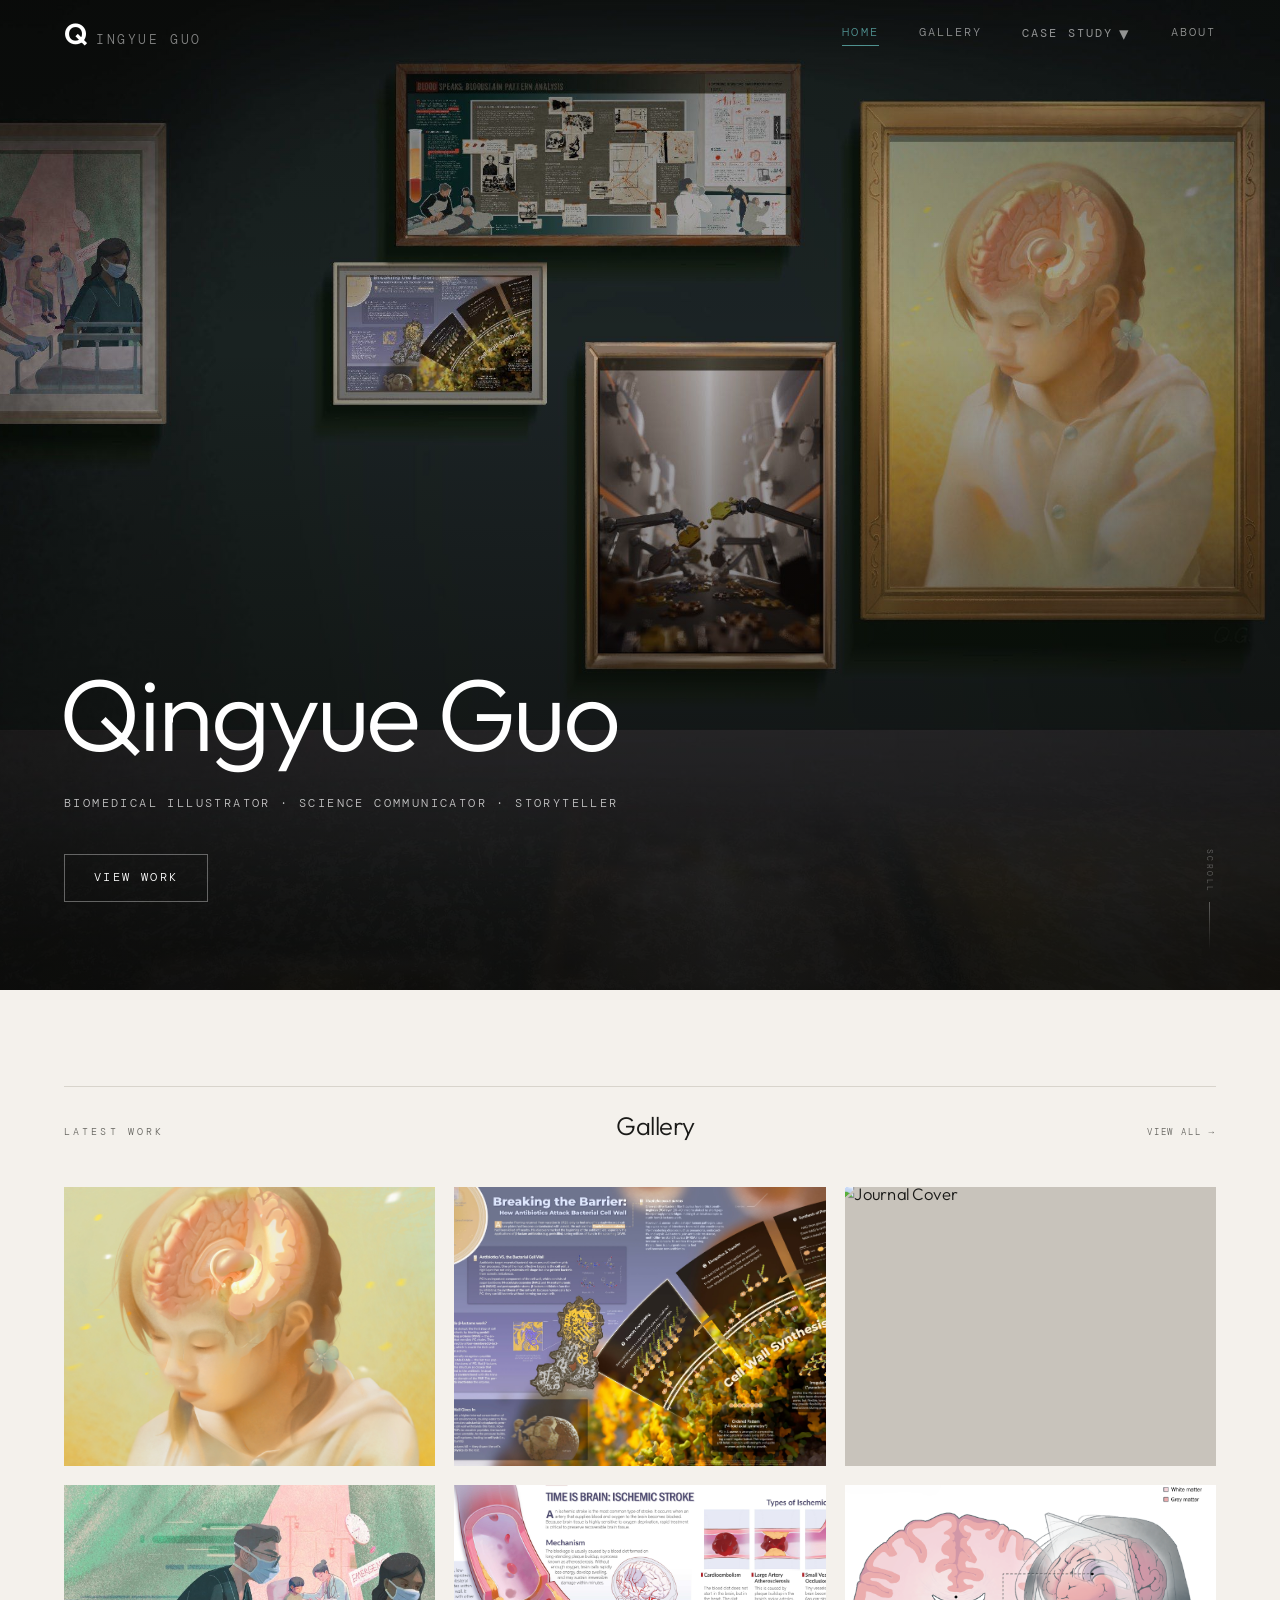
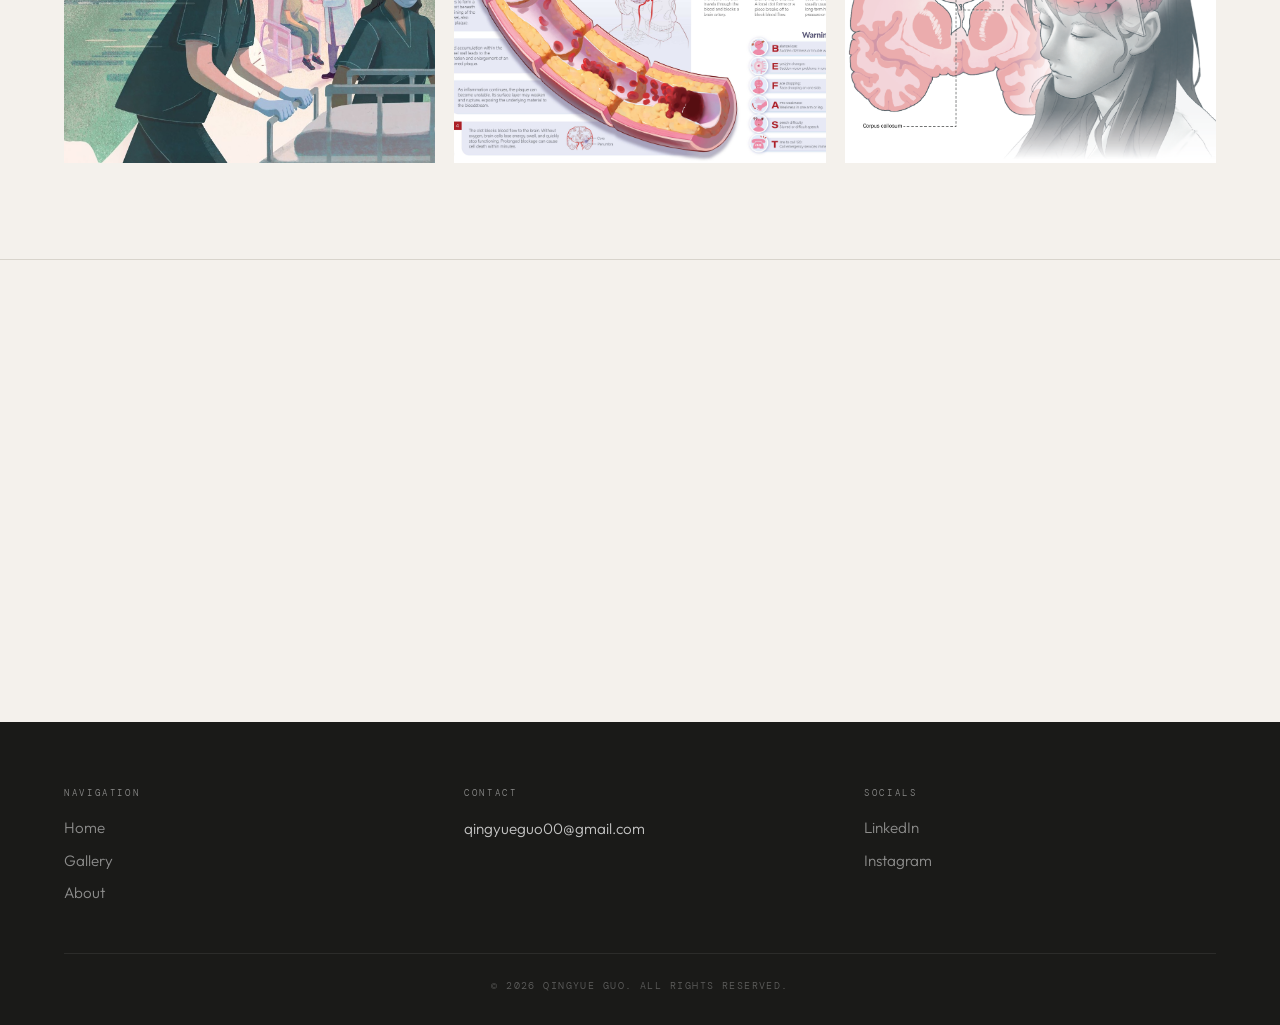
==== commit 6c65c731: "0301 Minor Edits - fixed links - fixed drop down menu @media max-width 640px" ====
--- a/index.html
+++ b/index.html
@@ -113,7 +113,7 @@
         </div>
         <div class="card-overlay">
           <span class="card-type">Editorial Illustration</span>
-          <h3 class="card-title">Journal Cover on Imergency Medicine</h3>
+          <h3 class="card-title">Journal Cover on Emergency Medicine</h3>
           <button class="card-link">View work →</button>
         </div>
       </article>
@@ -130,7 +130,7 @@
         </div>
       </article>
 
-            <article class="gallery-card reveal" data-lightbox="images/PatientEd.png"
+            <article class="gallery-card reveal" data-lightbox="images/patientEd.png"
         data-lightbox-title="Patient Education: Corpus Callosum">
         <div class="card-image">
           <img src="images/patientEd_card.png" alt="PatientEd">
@@ -166,7 +166,7 @@
           work spans anatomical illustration, editorial illustration, infographics, journal cover, and
           interactive media grounded in scientific accuracy.
         </p>
-        <a href="about.html" class="text-link">More about me →</a>
+        <a href="pages/about.html" class="text-link">More about me →</a>
       </div>
       <div class="about-services">
         <div class="section-label">Services</div>
--- a/style.css
+++ b/style.css
@@ -263,7 +263,7 @@
 .hero {
   position: relative;
   width: 100%;
-  height: 108vh;
+  height: 110vh;
   min-height: 600px;
   display: flex;
   align-items: flex-end;
@@ -281,6 +281,7 @@
   width: 100%;
   height: 100%;
   object-fit: cover;
+  object-position: center 30%;
   object-position: right center;
 }
 
@@ -933,6 +934,31 @@
     color: var(--accent);
   }
 
+  .dropdown-menu {
+    position: static;
+    transform: none;
+    opacity: 1;
+    pointer-events: all;
+    border: none;
+    padding: 0 0 0 1rem;
+    background: transparent;
+    display: none;
+  }
+
+  .nav-dropdown.open .dropdown-menu {
+    display: block;
+  }
+
+  .dropdown-item {
+    font-size: 1.2rem;
+    font-weight: 300;
+    font-family: var(--font-body);
+    color: var(--ink-mid);
+    letter-spacing: -0.01em;
+    text-transform: none;
+    padding: 0.4rem 0;
+  }
+
   .hero-title {
     font-size: clamp(3rem, 13vw, 5rem);
   }
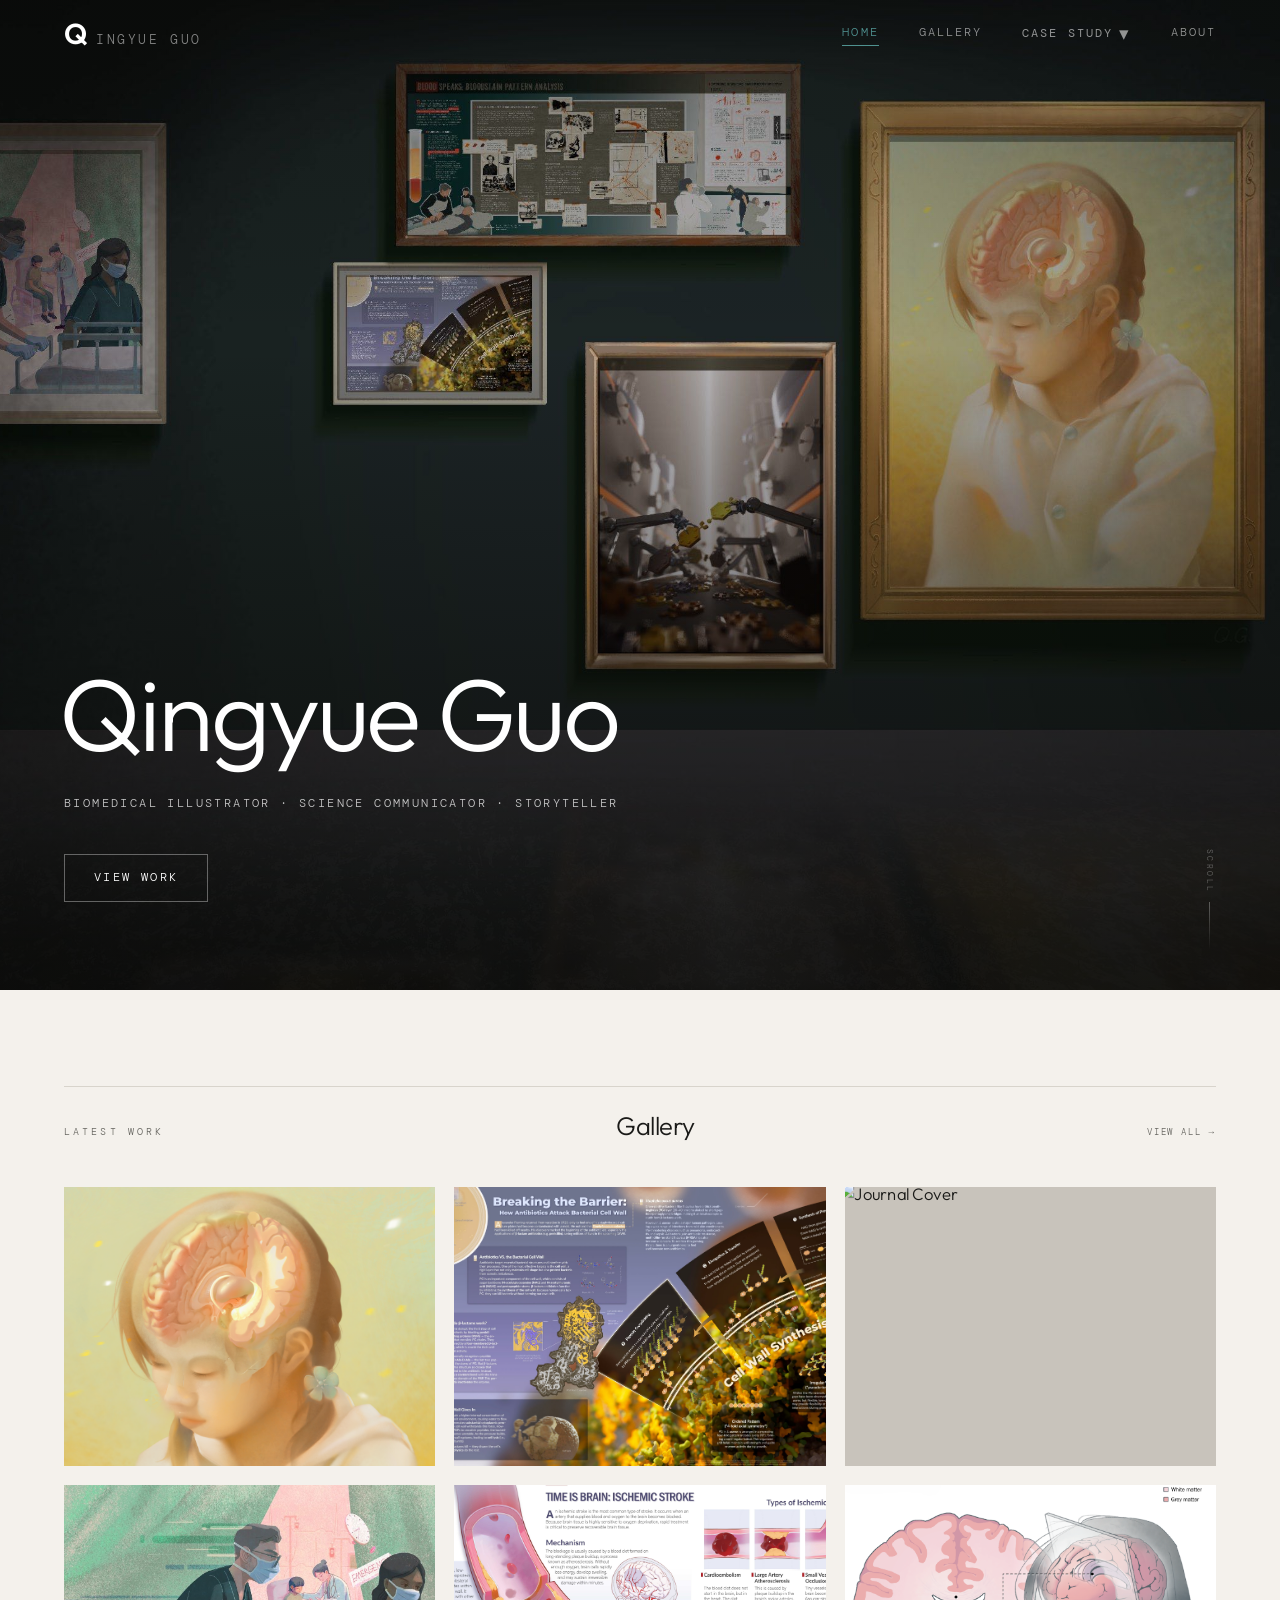
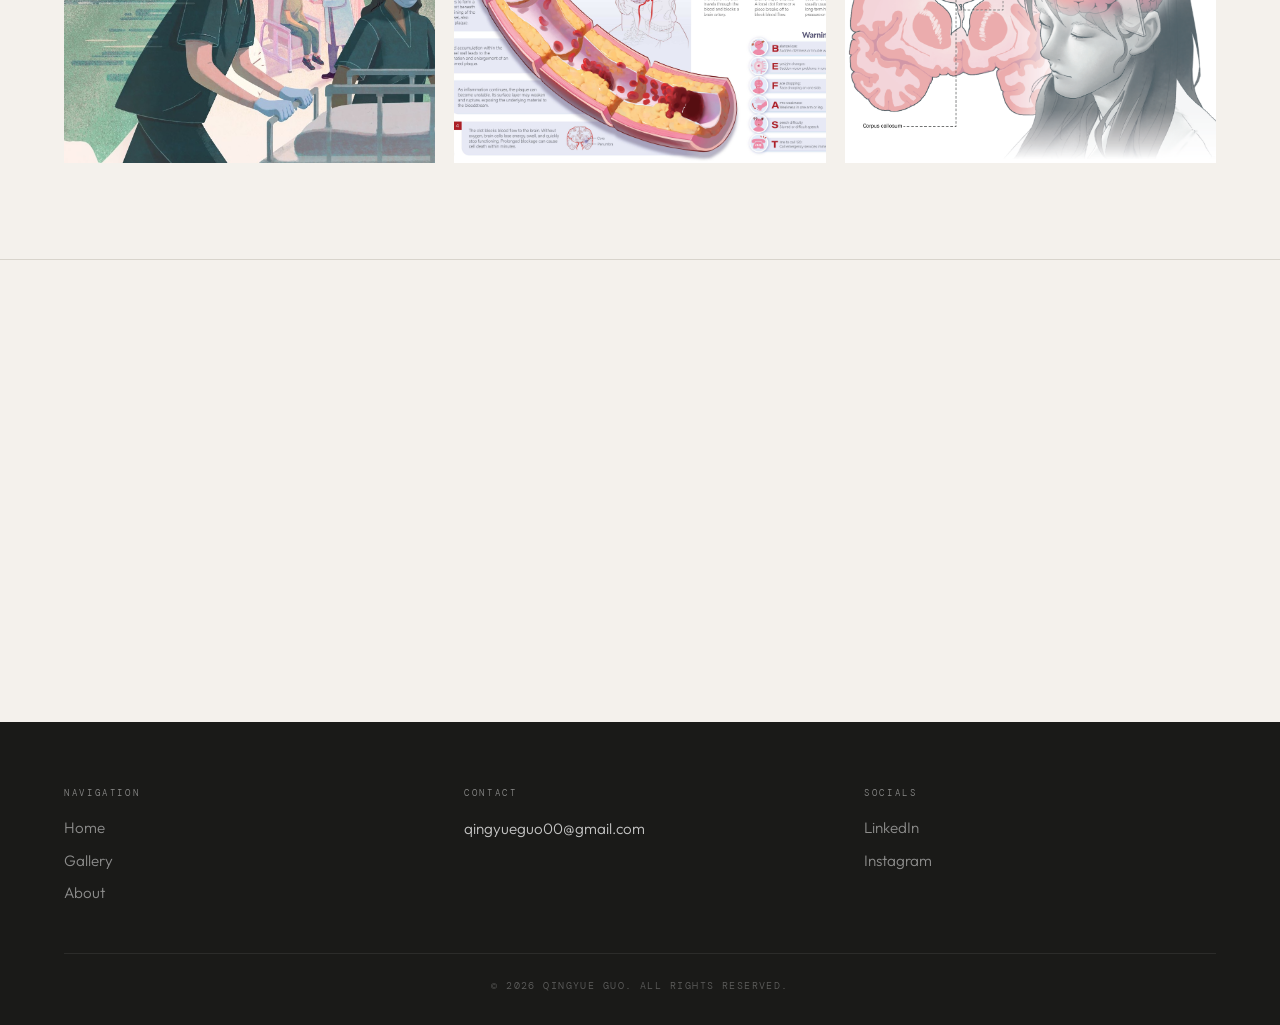
==== commit 2f08683f: "Case Study pages - added 3 case study pages - added links to these case studies on other pages - ima" ====
--- a/index.html
+++ b/index.html
@@ -29,9 +29,9 @@
           Case Study <span class="dropdown-arrow">▾</span>
         </button>
         <div class="dropdown-menu">
-          <a href="pages/gallery.html" class="dropdown-item">Infographic</a>
-          <a href="process.html" class="dropdown-item">Portrait</a>
-          <a href="process.html" class="dropdown-item">Journal Cover</a>
+          <a href="pages/case1.html" class="dropdown-item">Neuroanatomical Portrait</a>
+          <a href="pages/case2.html" class="dropdown-item">Infographic - Molvis</a>
+          <a href="pages/case3.html" class="dropdown-item">Journal Cover</a>
         </div>
       </div>
       <a href="pages/about.html" class="nav-item">About</a>
@@ -72,37 +72,36 @@
 
     <div class="gallery-grid">
 
-      <article class="gallery-card reveal">
+      <article class="gallery-card reveal" data-casestudy="pages/case1.html">
         <div class="card-image">
           <img src="images/Portrait/portrait_card.png" alt="Portrait with brain in situ">
         </div>
         <div class="card-overlay">
           <span class="card-type">Illustration</span>
-          <h3 class="card-title">Portrait with brain <i>in situ</i></h3>
-          <a href="process-hepatic.html" class="card-link">View case study →</a>
-        </div>
-      </article>
-
-      <article class="gallery-card reveal">
+          <h3 class="card-title">Portrait with Brain <i>In Situ</i></h3>
+          <a href="pages/case1.html" class="card-link">View case study →</a>
+        </div>
+      </article>
+
+      <article class="gallery-card reveal" data-casestudy="pages/case2.html">
         <div class="card-image">
           <img src="images/Molviz/molviz.jpg" alt="molviz">
         </div>
         <div class="card-overlay">
           <span class="card-type">Infographic</span>
-          <h3 class="card-title">Bacterial cell wall and antibiotics</h3>
-          <a href="process-blood.html" class="card-link">View case study →</a>
-        </div>
-      </article>
-
-      <article class="gallery-card reveal" data-lightbox="images/Journal_Cover.png"
-        data-lightbox-title="Journal Cover: Accellerated Synthesis">
+          <h3 class="card-title">Bacterial Cell Wall & Antibiotics</h3>
+          <a href="pages/case2.html" class="card-link">View case study →</a>
+        </div>
+      </article>
+
+      <article class="gallery-card reveal" data-casestudy="pages/case3.html">
         <div class="card-image">
           <img src="images/Journal_Cover_card.png" alt="Journal Cover">
         </div>
         <div class="card-overlay">
           <span class="card-type">Journal Cover</span>
           <h3 class="card-title">Accelerated Synthesis</h3>
-          <button class="card-link">View case study →</button>
+          <a href="pages/case3.html" class="card-link">View case study →</a>
         </div>
       </article>
 
@@ -114,7 +113,7 @@
         <div class="card-overlay">
           <span class="card-type">Editorial Illustration</span>
           <h3 class="card-title">Journal Cover on Emergency Medicine</h3>
-          <button class="card-link">View work →</button>
+          <button class="card-link">View image →</button>
         </div>
       </article>
 
@@ -126,11 +125,11 @@
         <div class="card-overlay">
           <span class="card-type">Pathological Illustration</span>
           <h3 class="card-title">Ischemic Stroke</h3>
-          <button class="card-link">View work →</button>
-        </div>
-      </article>
-
-            <article class="gallery-card reveal" data-lightbox="images/patientEd.png"
+          <button class="card-link">View image →</button>
+        </div>
+      </article>
+
+      <article class="gallery-card reveal" data-lightbox="images/patientEd.png"
         data-lightbox-title="Patient Education: Corpus Callosum">
         <div class="card-image">
           <img src="images/patientEd_card.png" alt="PatientEd">
@@ -138,7 +137,7 @@
         <div class="card-overlay">
           <span class="card-type">Patient Education</span>
           <h3 class="card-title">Corpus Callosum</h3>
-          <button class="card-link">View work →</button>
+          <button class="card-link">View image →</button>
         </div>
       </article>
 
--- a/style.css
+++ b/style.css
@@ -911,6 +911,7 @@
     position: fixed;
     inset: 0;
     top: var(--header-h);
+    height: calc(100vh - var(--header-h));
     background: var(--paper);
     padding: 3rem 2rem;
     gap: 1.8rem;
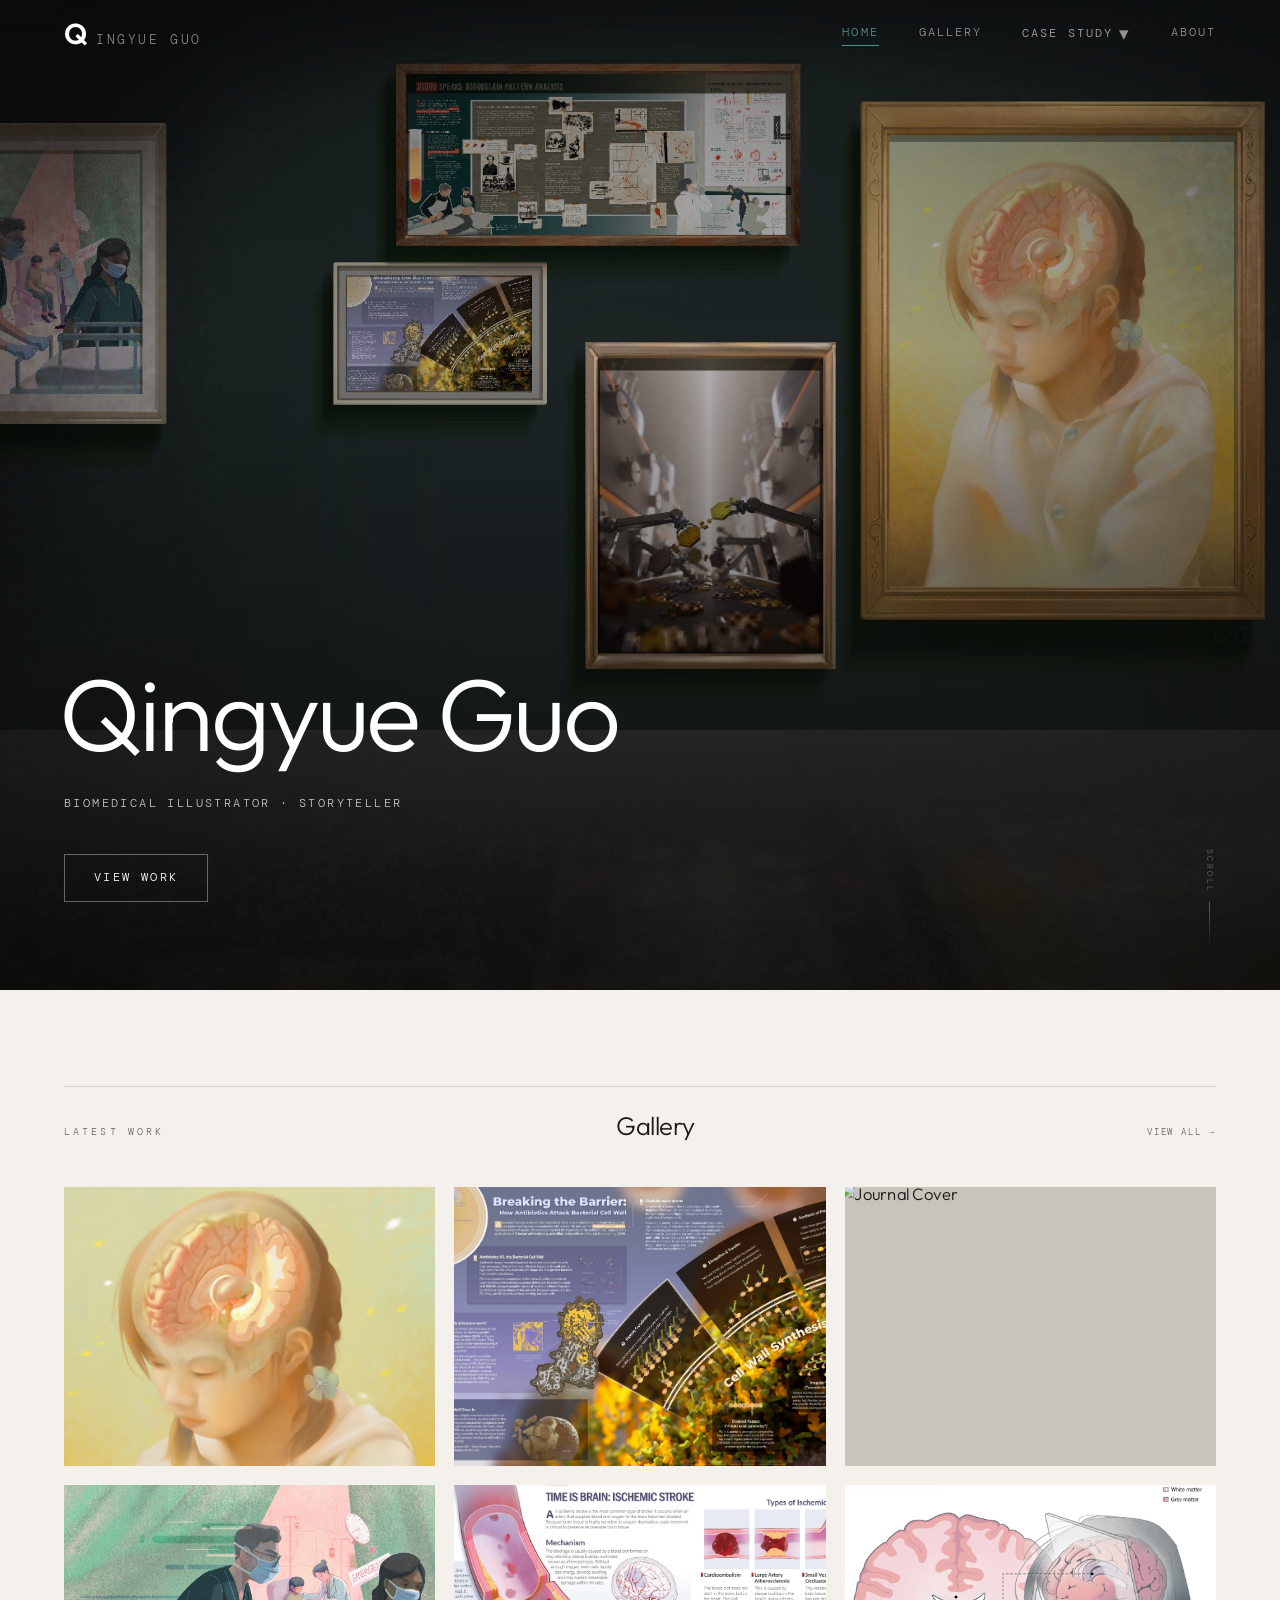
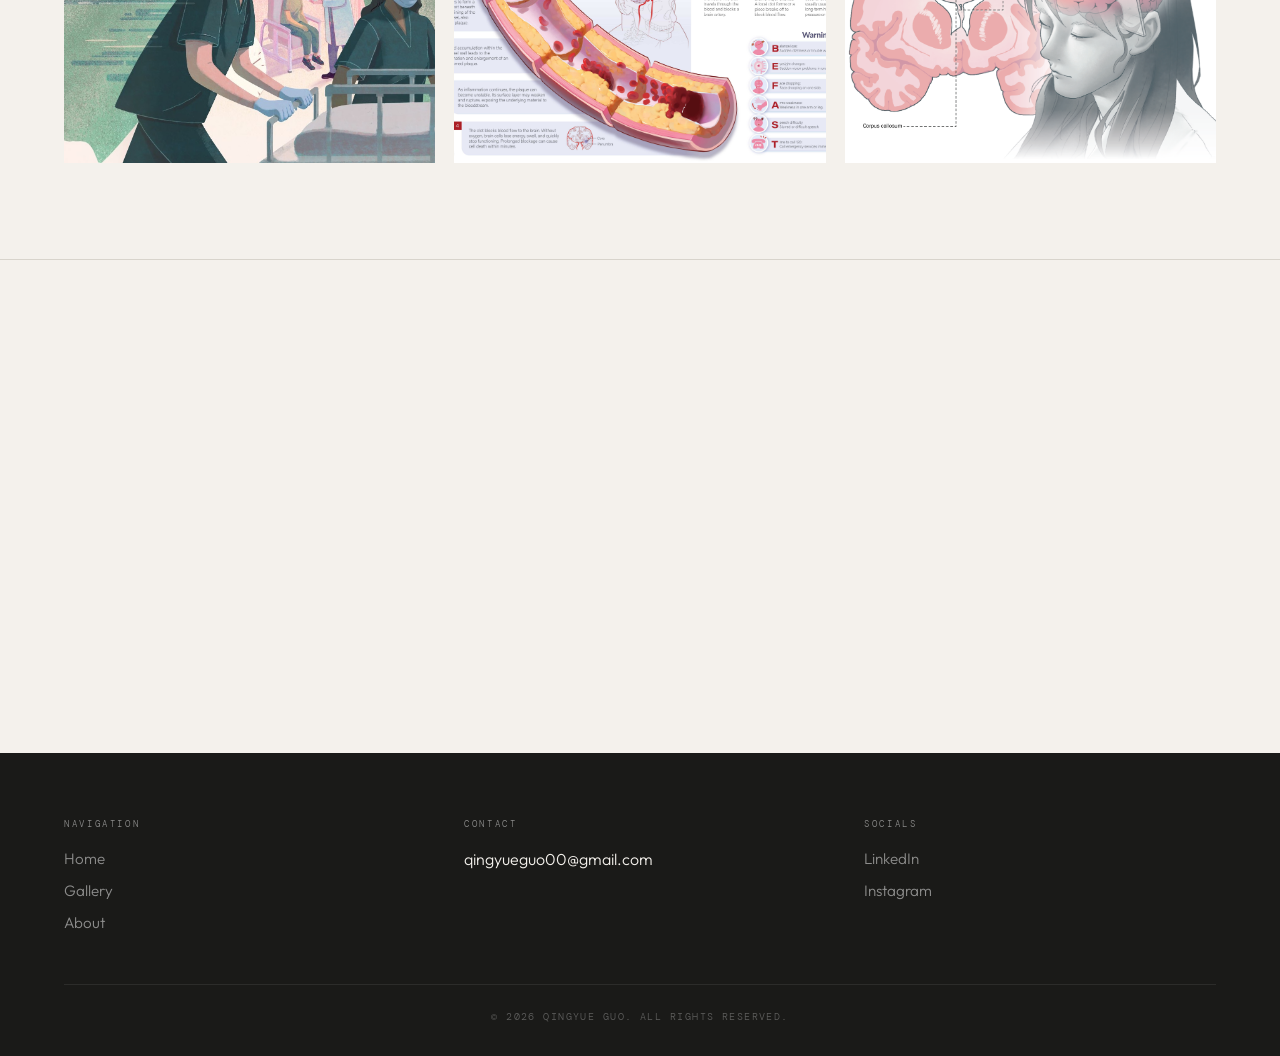
==== commit d49a89c5: "Adding shiying studio section - added shiying studio section - removed link to mailbox - fixed typo" ====
--- a/index.html
+++ b/index.html
@@ -53,7 +53,7 @@
     </div>
     <div class="hero-content">
       <h1 class="hero-title">Qingyue Guo</h1>
-      <p class="hero-sub">Biomedical Illustrator · Science Communicator · Storyteller</p>
+      <p class="hero-sub">Biomedical Illustrator · Storyteller</p>
       <a href="pages/gallery.html" class="hero-cta">View Work</a>
     </div>
     <div class="hero-scroll-hint">
@@ -118,7 +118,7 @@
       </article>
 
       <article class="gallery-card reveal" data-lightbox="images/IschemicStroke.jpg"
-        data-lightbox-title="Ischemic Stroke (Collaborative Work)">
+        data-lightbox-title="Ischemic Stroke (Collaborative Work by Shiying Studio)">
         <div class="card-image">
           <img src="images/IschemicStroke_card.jpg" alt="Ischemic Stroke">
         </div>
@@ -162,8 +162,9 @@
         <p class="about-quote">"I blend art with science to make complex ideas clear and engaging. "</p>
         <p class="about-body">
           I'm a biomedical illustrator and science communicator with training in both life sciences and visual arts. My
-          work spans anatomical illustration, editorial illustration, infographics, journal cover, and
-          interactive media grounded in scientific accuracy.
+          work spans anatomical illustration, infographics, and journal cover grounded in scientific accuracy. In
+          addition to my academic training, I work as a contractor for a medical illustration studio, Shiying Studio, providing
+          professional illustrations.
         </p>
         <a href="pages/about.html" class="text-link">More about me →</a>
       </div>
@@ -173,7 +174,7 @@
           <li>Illustration</li>
           <li>Infographics &amp; Data Visualization</li>
           <li>Scientific Communication &amp; storytelling</li>
-          <li>Interactiv Media Design</li>
+          <li>Interactive Media Design</li>
           <li>3D Modelling &amp; Rendering</li>
         </ul>
       </div>
@@ -193,7 +194,7 @@
       </div>
       <div class="footer-col">
         <div class="footer-label">Contact</div>
-        <a href="mailto:qingyueguo00@gmail.com" class="footer-email">qingyueguo00@gmail.com</a>
+        <p>qingyueguo00@gmail.com</p>
       </div>
       <div class="footer-col">
         <div class="footer-label">Socials</div>
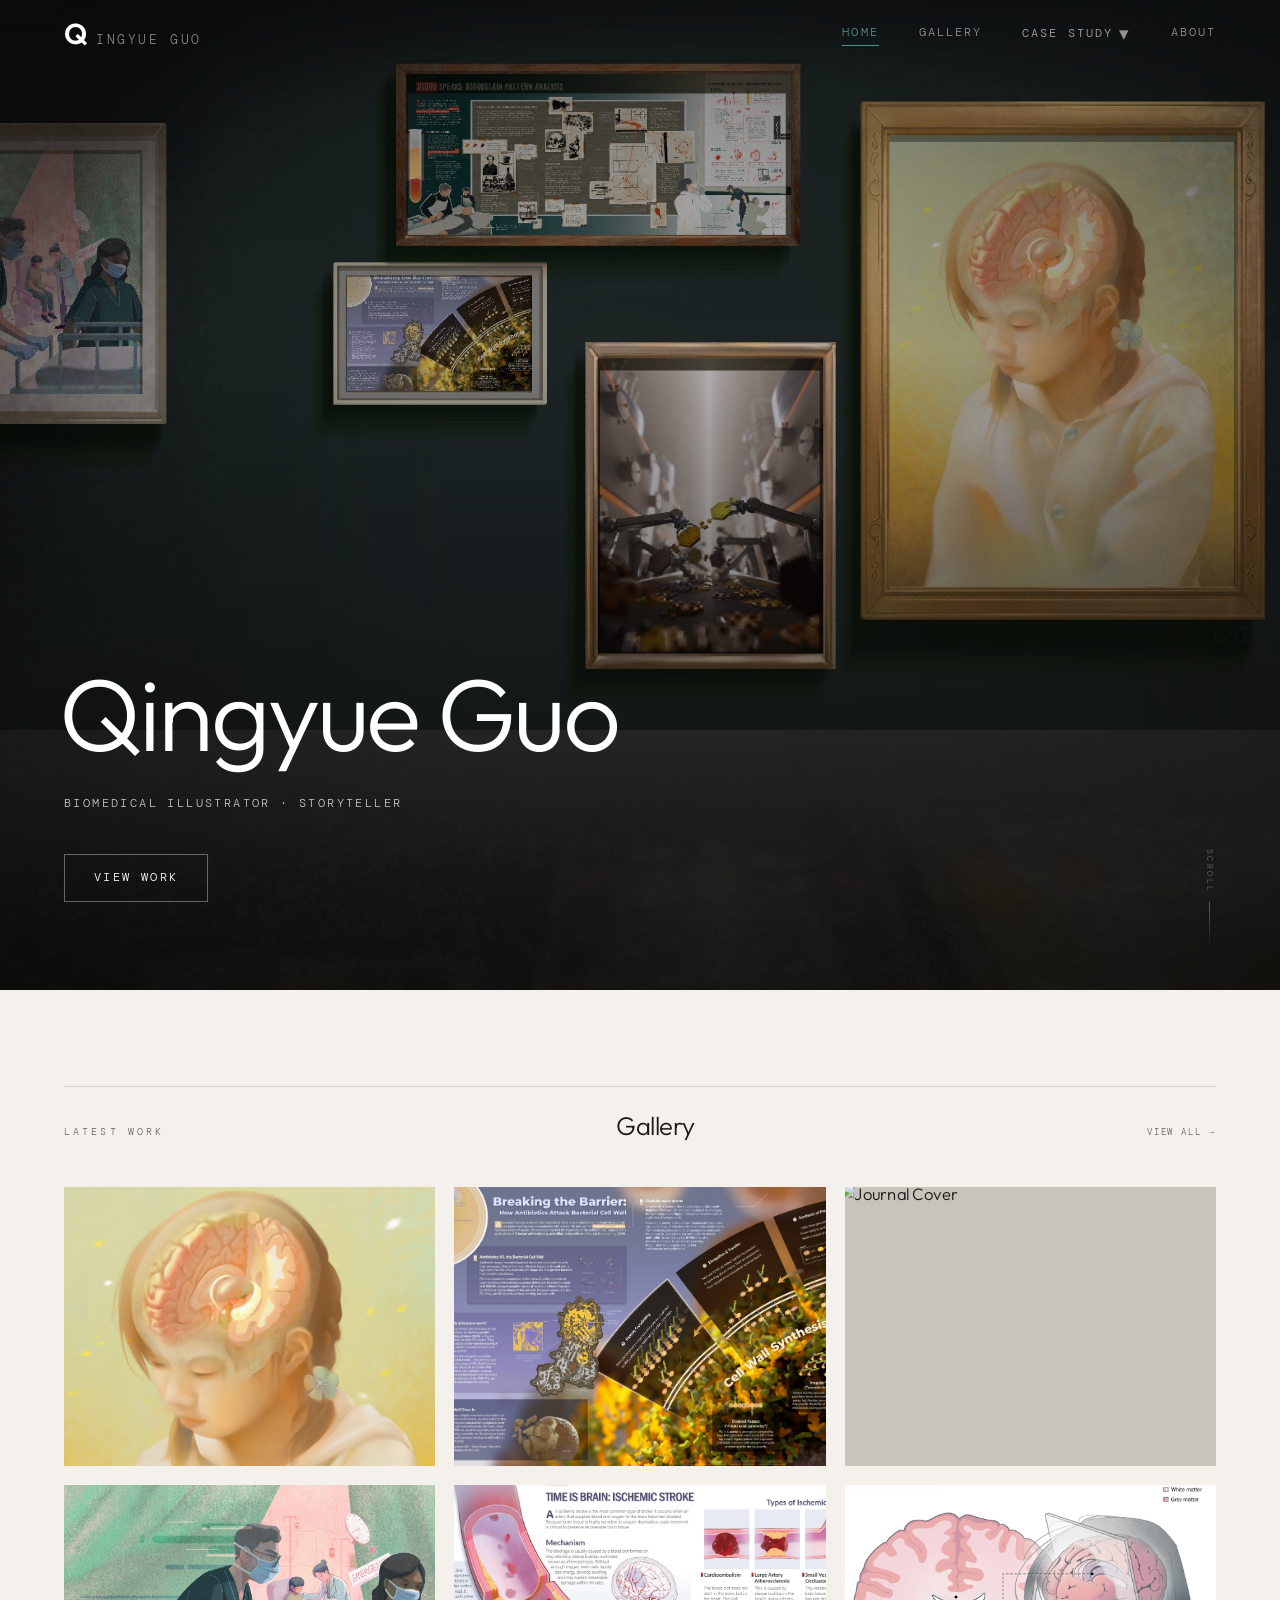
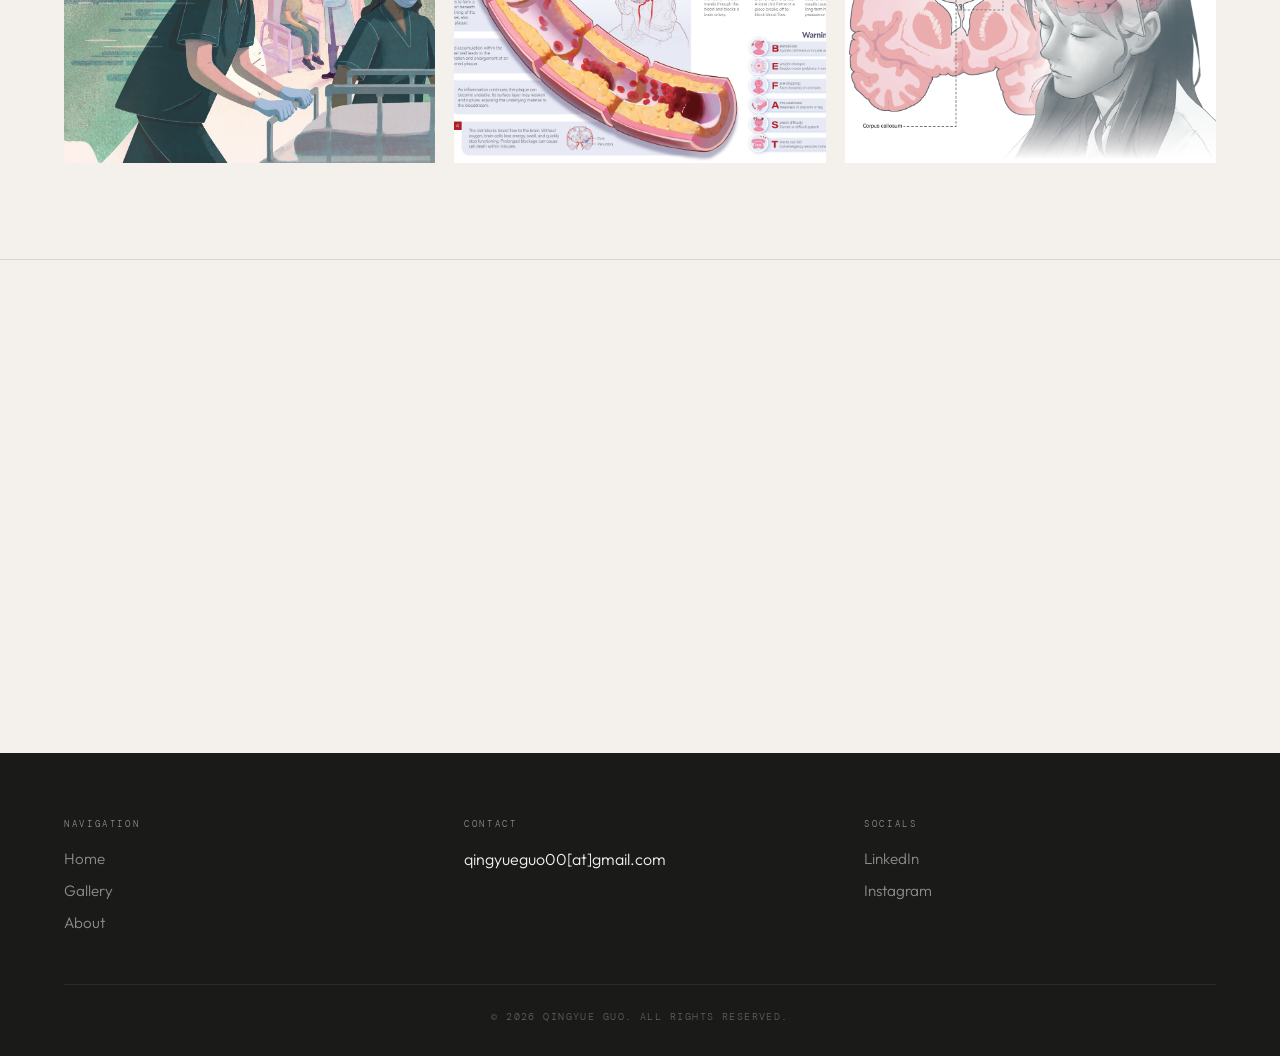
==== commit 9e1c88d3: "adjusted email address" ====
--- a/index.html
+++ b/index.html
@@ -194,7 +194,7 @@
       </div>
       <div class="footer-col">
         <div class="footer-label">Contact</div>
-        <p>qingyueguo00@gmail.com</p>
+        <p>qingyueguo00[at]gmail.com</p>
       </div>
       <div class="footer-col">
         <div class="footer-label">Socials</div>
